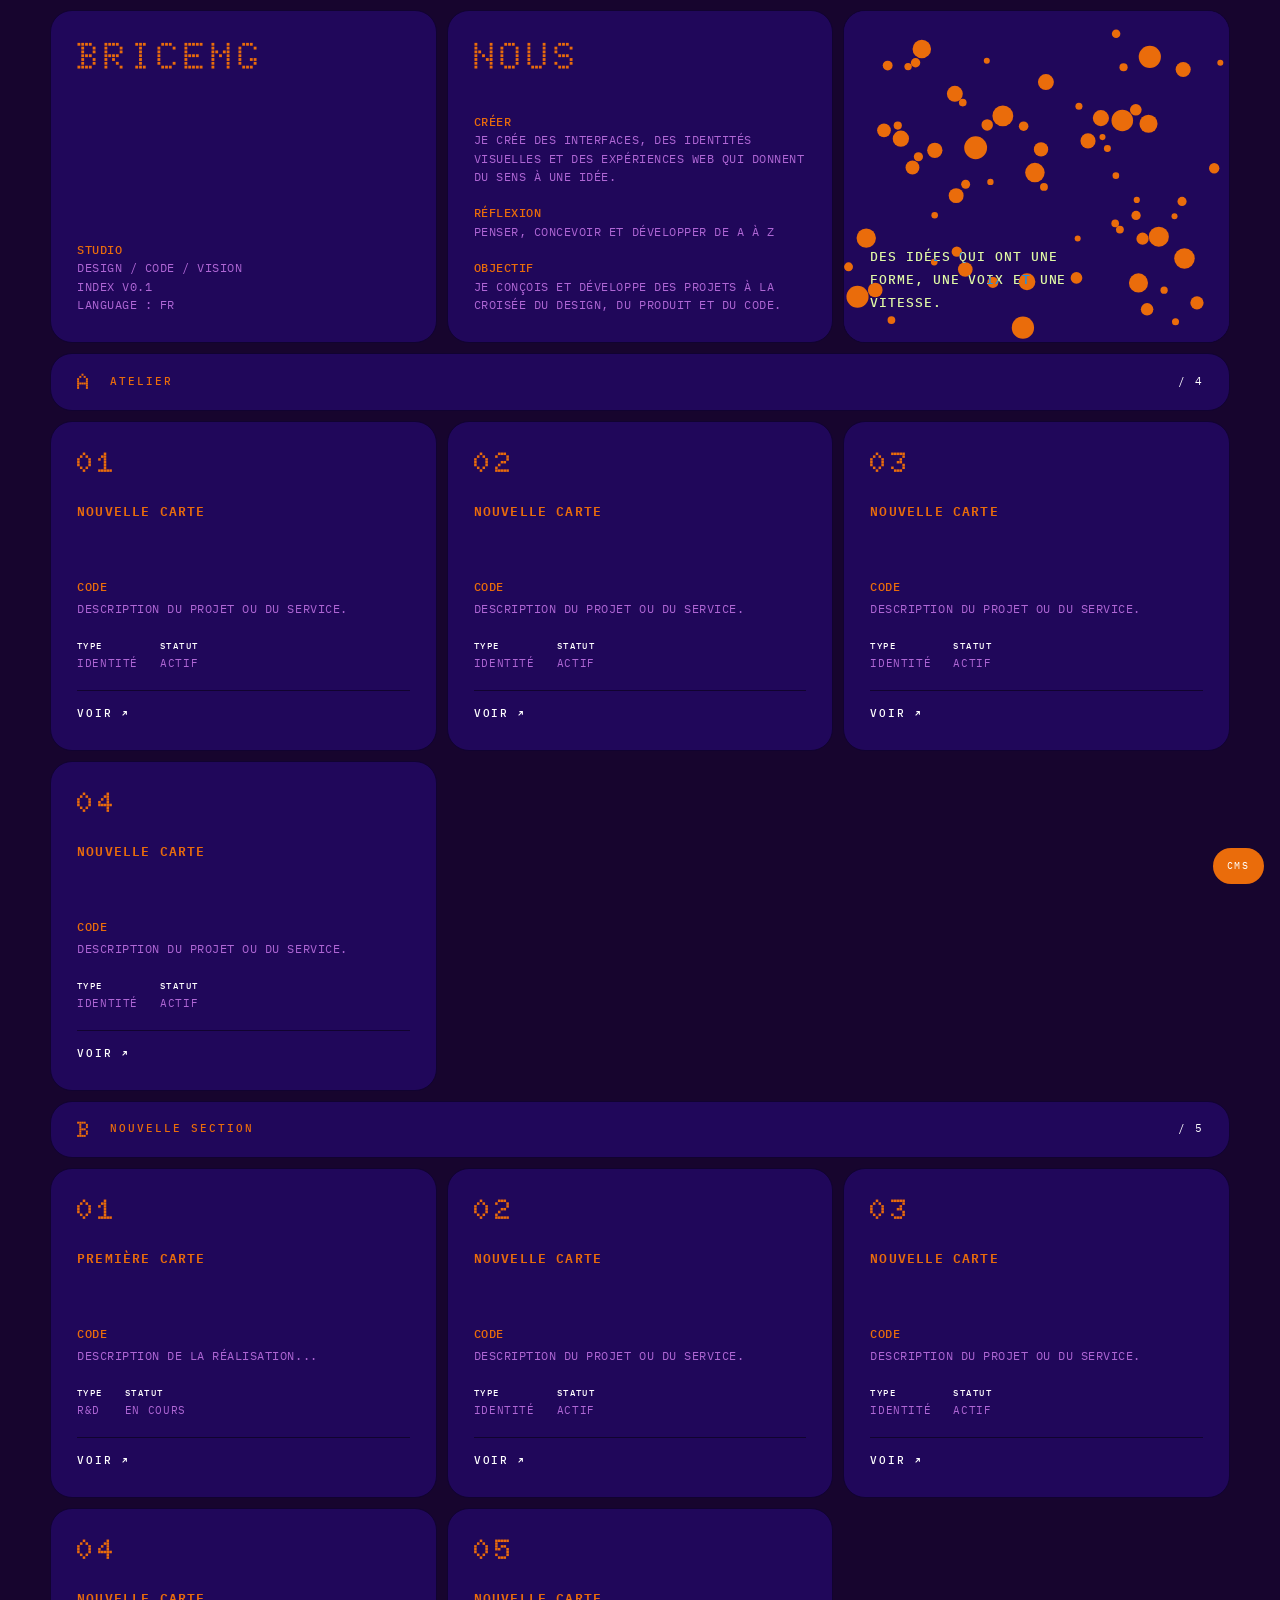
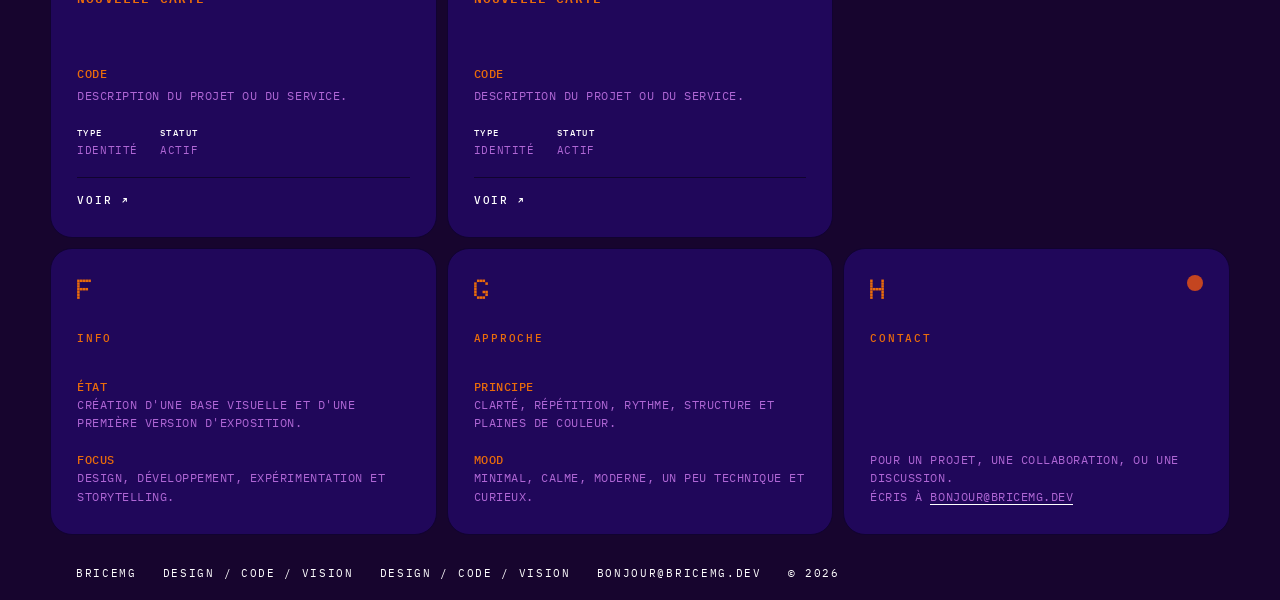
==== index.html @ 71ad0d9b "26_10_20__2016" ====
<!doctype html>
<html lang="fr">

<head>
  <meta charset="UTF-8" />
  <meta name="viewport" content="width=device-width, initial-scale=1.0" />
  <title>BRICEMG / STUDIO</title>
  <meta name="description" content="Portfolio personnel, expériences créatives et projets web." />
  <meta name="theme-color" content="#e4e4e4" />
  <link rel="preconnect" href="https://fonts.googleapis.com" />
  <link rel="preconnect" href="https://fonts.gstatic.com" crossorigin />
  <link
    href="https://fonts.googleapis.com/css2?family=Doto:wght@300;500;700;900&family=IBM+Plex+Mono:wght@400;500;600&display=swap"
    rel="stylesheet" />
  <link rel="stylesheet" href="styles.css" />
</head>

<body>
  <div id="app"></div>
  <script src="js/utils/storage.js"></script>
  <script src="js/templates/page.js"></script>
  <script src="js/animation/canvas.js"></script>
  <script src="js/index/main.js"></script>
</body>

</html>
---- styles.css ----
* {
  box-sizing: border-box;
  margin: 0;
  padding: 0;
}

:root {
  color-scheme: light;
  --bg: #e3e3e3;
  --cell: #f0f0f0;
  --ink: #2e2e2e;
  --ink-soft: #585858;
  --ink-faint: #9b9b9b;
  --ink-deep: #0a0a0a;
  --on-ink: #ffffff;
  --on-ink-soft: #b8b8b8;
  --on-ink-hair: #3d3d3d;
  --hair: #d8d8d8;
  --red: #d71921;
  --dot: 'Doto', ui-monospace, monospace;
  --mono: 'IBM Plex Mono', ui-monospace, SFMono-Regular, Menlo, monospace;
  --r: 22px;
  --gap: 10px;
}

html {
  -webkit-text-size-adjust: 100%;
}

body {
  background: var(--bg);
  color: var(--ink);
  font-family: var(--mono);
  font-size: 12px;
  line-height: 1.6;
  letter-spacing: 0.02em;
  text-transform: uppercase;
  -webkit-font-smoothing: antialiased;
  padding: var(--gap);
}

::selection {
  background: var(--ink);
  color: var(--cell);
}

a {
  color: inherit;
  text-decoration: none;
}

img {
  display: block;
  max-width: 100%;
}

.sheet {
  max-width: 1180px;
  margin: 0 auto;
}

.row {
  display: grid;
  grid-template-columns: repeat(auto-fit, minmax(288px, 1fr));
  gap: var(--gap);
  margin-bottom: var(--gap);
}

.row--three {
  grid-template-columns: repeat(3, 1fr);
}

.cell {
  position: relative;
  display: flex;
  flex-direction: column;
  background: var(--cell);
  border: 1px solid var(--hair);
  border-radius: var(--r);
  padding: 26px 26px 28px;
  min-height: 330px;
}

.cell-top {
  display: flex;
  align-items: flex-start;
  justify-content: space-between;
  gap: 16px;
}

.cell-body {
  margin-top: auto;
  padding-top: 36px;
}

.dot {
  font-family: var(--dot);
  font-weight: 700;
  letter-spacing: 0.1em;
  line-height: 1.05;
  color: var(--ink);
}

.title {
  font-size: clamp(26px, 3.6vw, 38px);
}

.idx {
  font-size: 28px;
  font-weight: 900;
  letter-spacing: 0.14em;
}

.label {
  font-size: 11px;
  font-weight: 500;
  letter-spacing: 0.16em;
  color: var(--ink);
  margin-top: 26px;
}

.meta {
  font-size: 11.5px;
  color: var(--ink-soft);
  letter-spacing: 0.045em;
}

.meta + .meta {
  margin-top: 18px;
}

.meta b {
  font-weight: 500;
  color: var(--ink);
  display: block;
}

.faint {
  color: var(--ink-faint);
}

.claim {
  font-size: 13px;
  font-weight: 500;
  line-height: 1.75;
  letter-spacing: 0.07em;
  color: var(--ink);
  max-width: 29ch;
}

.cell--play {
  cursor: crosshair;
  overflow: hidden;
  isolation: isolate;
}

.play {
  position: absolute;
  inset: 0;
  z-index: -1;
}

.play canvas {
  position: absolute;
  inset: 0;
  width: 100%;
  height: 100%;
  pointer-events: none;
}

@supports (mix-blend-mode: difference) {
  .cell--play .claim {
    color: #ffffff;
    mix-blend-mode: difference;
  }
}

.rdot {
  width: 16px;
  height: 16px;
  border-radius: 50%;
  background: var(--red);
  flex-shrink: 0;
}

.bar {
  display: flex;
  align-items: center;
  gap: 18px;
  background: var(--cell);
  border: 1px solid var(--hair);
  border-radius: var(--r);
  padding: 16px 26px;
  margin-bottom: var(--gap);
}

.bar .dot {
  font-size: 22px;
  font-weight: 900;
}

.bar h2 {
  font-size: 11px;
  font-weight: 500;
  letter-spacing: 0.18em;
  color: var(--ink);
}

.bar .count {
  margin-left: auto;
  font-size: 11px;
  color: var(--ink-faint);
  letter-spacing: 0.12em;
}

.tool {
  transition: background-color 0.55s ease, transform 0.25s ease;
}

.tool * {
  transition: color 0.55s ease, border-color 0.55s ease;
}

.tool:hover,
.tool:focus-visible {
  background: var(--ink);
  transform: translateY(-2px);
  outline: none;
}

.tool:focus-visible {
  box-shadow: 0 0 0 2px var(--cell);
}

.tool:hover .dot,
.tool:focus-visible .dot,
.tool:hover .name,
.tool:focus-visible .name,
.tool:hover .code,
.tool:focus-visible .code,
.tool:hover .go,
.tool:focus-visible .go {
  color: var(--cell);
}

.tool:hover .meta,
.tool:focus-visible .meta,
.tool:hover .desc,
.tool:focus-visible .desc {
  color: var(--cell);
  opacity: 0.85;
}

.tool:hover .go,
.tool:focus-visible .go {
  border-top-color: var(--cell);
}

.tool .cue {
  width: 16px;
  height: 16px;
  border-radius: 50%;
  background: var(--red);
  opacity: 0;
  transition: opacity 0.35s ease;
  flex-shrink: 0;
}

.tool:hover .cue,
.tool:focus-visible .cue {
  opacity: 1;
}

.tool .name {
  font-size: 13px;
  font-weight: 600;
  letter-spacing: 0.09em;
  line-height: 1.35;
  margin-top: 26px;
}

.tool .code {
  font-weight: 500;
  color: var(--ink);
  display: block;
  margin-bottom: 4px;
}

.tool .desc {
  font-size: 11.5px;
  color: var(--ink-soft);
  letter-spacing: 0.045em;
}

.go {
  display: flex;
  align-items: center;
  gap: 7px;
  margin-top: 22px;
  padding-top: 14px;
  border-top: 1px solid var(--hair);
  font-size: 10.5px;
  font-weight: 500;
  letter-spacing: 0.18em;
  color: var(--ink-faint);
  transition: color 0.18s ease;
}

.go svg {
  width: 9px;
  height: 9px;
  flex-shrink: 0;
}

.dates {
  display: flex;
  gap: 22px;
  margin-top: 20px;
  margin-bottom: -4px;
}

.dates div {
  min-width: 0;
}

.dates dt {
  font-size: 9px;
  font-weight: 500;
  letter-spacing: 0.16em;
  color: var(--ink-faint);
  margin-bottom: 2px;
}

.dates dd {
  font-size: 10.5px;
  letter-spacing: 0.06em;
  color: var(--ink-soft);
  font-variant-numeric: tabular-nums;
}

.tool:hover .dates dt,
.tool:focus-visible .dates dt {
  color: var(--cell);
  opacity: 0.65;
}

.tool:hover .dates dd,
.tool:focus-visible .dates dd {
  color: var(--cell);
  opacity: 0.9;
}

.plate {
  min-height: auto;
}

.plate .cell-body {
  padding-top: 30px;
}

.mailto {
  border-bottom: 1px solid var(--ink-faint);
  transition: border-color 0.18s ease, color 0.18s ease;
}

.mailto:hover,
.mailto:focus-visible {
  color: var(--red);
  border-color: var(--red);
  outline: none;
}

.foot {
  display: flex;
  flex-wrap: wrap;
  gap: 8px 26px;
  padding: 20px 26px 8px;
  font-size: 10.5px;
  letter-spacing: 0.16em;
  color: var(--ink-faint);
}

.cms-link {
  position: fixed;
  right: 16px;
  bottom: 16px;
  z-index: 50;
  background: var(--ink-deep);
  color: var(--on-ink);
  padding: 10px 14px;
  border-radius: 999px;
  font-size: 10px;
  letter-spacing: 0.18em;
  text-transform: uppercase;
  text-decoration: none;
  display: inline-block;
}

.cms-link:hover {
  opacity: 0.8;
}

.admin-layout {
  display: flex;
  align-items: flex-start;
  justify-content: center;
  gap: 20px;
  max-width: 1220px;
  margin: 36px auto;
  position: relative;
}

.admin-sticky-sidebar {
  position: -webkit-sticky;
  position: sticky;
  top: 24px;
  width: 200px;
  flex-shrink: 0;
  background: var(--cell);
  border: 1px solid var(--hair);
  border-radius: var(--r);
  padding: 20px 16px;
  display: flex;
  flex-direction: column;
  gap: 14px;
  box-shadow: 0 4px 20px rgba(0, 0, 0, 0.04);
  z-index: 40;
}

.admin-sticky-header {
  display: flex;
  align-items: center;
  justify-content: space-between;
  padding-bottom: 12px;
  border-bottom: 1px solid var(--hair);
}

.admin-sticky-header .dot {
  font-size: 16px;
  font-weight: 900;
  letter-spacing: 0.1em;
}

.admin-sticky-tag {
  font-size: 9px;
  font-weight: 600;
  letter-spacing: 0.18em;
  color: var(--ink-faint);
}

.admin-sticky-actions {
  display: flex;
  flex-direction: column;
  gap: 10px;
  margin-top: 0;
}

.admin-sticky-actions button {
  width: 100%;
  padding: 12px 14px;
  font-size: 11px;
  letter-spacing: 0.12em;
  text-align: center;
  display: flex;
  align-items: center;
  justify-content: center;
}

.admin-sticky-actions .link-site {
  display: flex;
  align-items: center;
  justify-content: center;
  gap: 8px;
  width: 100%;
  padding: 11px 14px;
  border-radius: 999px;
  font-size: 10px;
  font-weight: 600;
  letter-spacing: 0.14em;
  text-transform: uppercase;
  color: var(--ink);
  border: 1px solid var(--hair);
  background: #ffffff;
  transition: all 0.2s ease;
  text-align: center;
  text-decoration: none;
}

.admin-sticky-actions .link-site:hover {
  background: var(--ink-deep);
  color: var(--on-ink);
  border-color: var(--ink-deep);
}

.admin-sticky-actions .link-site svg {
  width: 10px;
  height: 10px;
  flex-shrink: 0;
}

.admin-shell {
  flex: 1;
  max-width: 980px;
  margin: 0;
  padding: 24px;
  background: var(--cell);
  border: 1px solid var(--hair);
  border-radius: var(--r);
}

.admin-shell h1 {
  font-size: 26px;
  margin-bottom: 24px;
  font-family: var(--dot);
}

.admin-shell h3 {
  font-family: var(--mono);
  font-weight: 700;
}

.admin-grid {
  display: grid;
  grid-template-columns: 1fr 1fr;
  gap: 20px;
  margin-bottom: 20px;
}

.field {
  display: flex;
  flex-direction: column;
  gap: 8px;
  margin-bottom: 16px;
}

.field label {
  font-size: 10px;
  letter-spacing: 0.18em;
  text-transform: uppercase;
  color: var(--ink-soft);
}

.field input,
.field textarea {
  width: 100%;
  border: 1px solid var(--hair);
  background: #fff;
  border-radius: 12px;
  padding: 12px 14px;
  font: inherit;
  color: var(--ink);
}

.field textarea {
  min-height: 80px;
  resize: vertical;
}

.color-picker-row {
  display: flex;
  align-items: center;
  gap: 10px;
}

.color-picker-row .color-swatch,
.color-picker-row input[type="text"] {
  flex: 1 1 0;
  width: 50%;
  min-width: 0;
  height: 44px;
}

.color-swatch {
  height: 44px;
  padding: 4px;
  border: 1px solid var(--hair);
  border-radius: 12px;
  cursor: pointer;
  background: #ffffff;
  -webkit-appearance: none;
  -moz-appearance: none;
  appearance: none;
}

.color-swatch::-webkit-color-swatch-wrapper {
  padding: 0;
}

.color-swatch::-webkit-color-swatch {
  border: 1px solid rgba(0, 0, 0, 0.08);
  border-radius: 8px;
}

.color-swatch::-moz-color-swatch {
  border: 1px solid rgba(0, 0, 0, 0.08);
  border-radius: 8px;
}

.preset-buttons {
  display: flex;
  flex-wrap: wrap;
  gap: 8px;
  margin-top: 10px;
  margin-bottom: 24px;
}

.preset-btn {
  padding: 8px 14px;
  font-size: 10px;
  font-weight: 600;
  letter-spacing: 0.12em;
  border-radius: 999px;
  background: #ffffff;
  color: var(--ink);
  border: 1px solid var(--hair);
  cursor: pointer;
  transition: all 0.2s ease;
}

.preset-btn:hover {
  background: var(--ink-deep);
  color: var(--on-ink);
  border-color: var(--ink-deep);
}

.actions {
  display: flex;
  gap: 12px;
  flex-wrap: wrap;
  margin-top: 20px;
}

button {
  appearance: none;
  border: none;
  border-radius: 999px;
  padding: 12px 18px;
  background: var(--ink-deep);
  color: var(--on-ink);
  font: inherit;
  letter-spacing: 0.14em;
  text-transform: uppercase;
  cursor: pointer;
  font-weight: 600;
}

button:hover {
  opacity: 0.9;
}

button.secondary {
  background: transparent;
  color: var(--ink);
  border: 1px solid var(--hair);
}

.auth-panel {
  max-width: 420px;
  margin: 80px auto;
  padding: 32px;
  background: var(--cell);
  border-radius: var(--r);
}

.auth-panel h2 {
  margin-bottom: 12px;
  font-size: 22px;
  font-family: var(--dot);
}

.hidden {
  display: none !important;
}

.save-message {
  position: fixed;
  top: 20px;
  right: 20px;
  background: var(--ink-deep);
  color: var(--on-ink);
  padding: 14px 20px;
  border-radius: 999px;
  font-size: 12px;
  letter-spacing: 0.14em;
  z-index: 100;
}

@media (max-width: 880px) {
  .row--three,
  .admin-grid {
    grid-template-columns: 1fr;
  }

  .admin-layout {
    flex-direction: column;
    margin: 16px auto;
    gap: 14px;
  }

  .admin-sticky-sidebar {
    position: -webkit-sticky;
    position: sticky;
    top: 10px;
    width: 100%;
    z-index: 90;
    padding: 12px 16px;
    border-radius: 16px;
    flex-direction: row;
    align-items: center;
    justify-content: space-between;
    box-shadow: 0 4px 16px rgba(0, 0, 0, 0.08);
  }

  .admin-sticky-header {
    padding-bottom: 0;
    border-bottom: none;
    border-right: 1px solid var(--hair);
    padding-right: 14px;
  }

  .admin-sticky-actions {
    flex-direction: row;
    flex: 1;
    justify-content: flex-end;
    gap: 8px;
  }

  .admin-sticky-actions button,
  .admin-sticky-actions .link-site {
    width: auto;
    padding: 9px 14px;
    font-size: 10px;
  }

  .cell {
    min-height: 280px;
    padding: 22px 22px 24px;
  }

  .bar {
    padding: 14px 22px;
  }

  .foot {
    padding: 18px 22px 8px;
  }

  .admin-shell {
    margin: 0 auto;
    padding: 16px;
  }
}

@media (prefers-reduced-motion: reduce) {
  * {
    transition: none !important;
    animation: none !important;
  }

  .tool:hover,
  .tool:focus-visible {
    transform: none;
  }
}
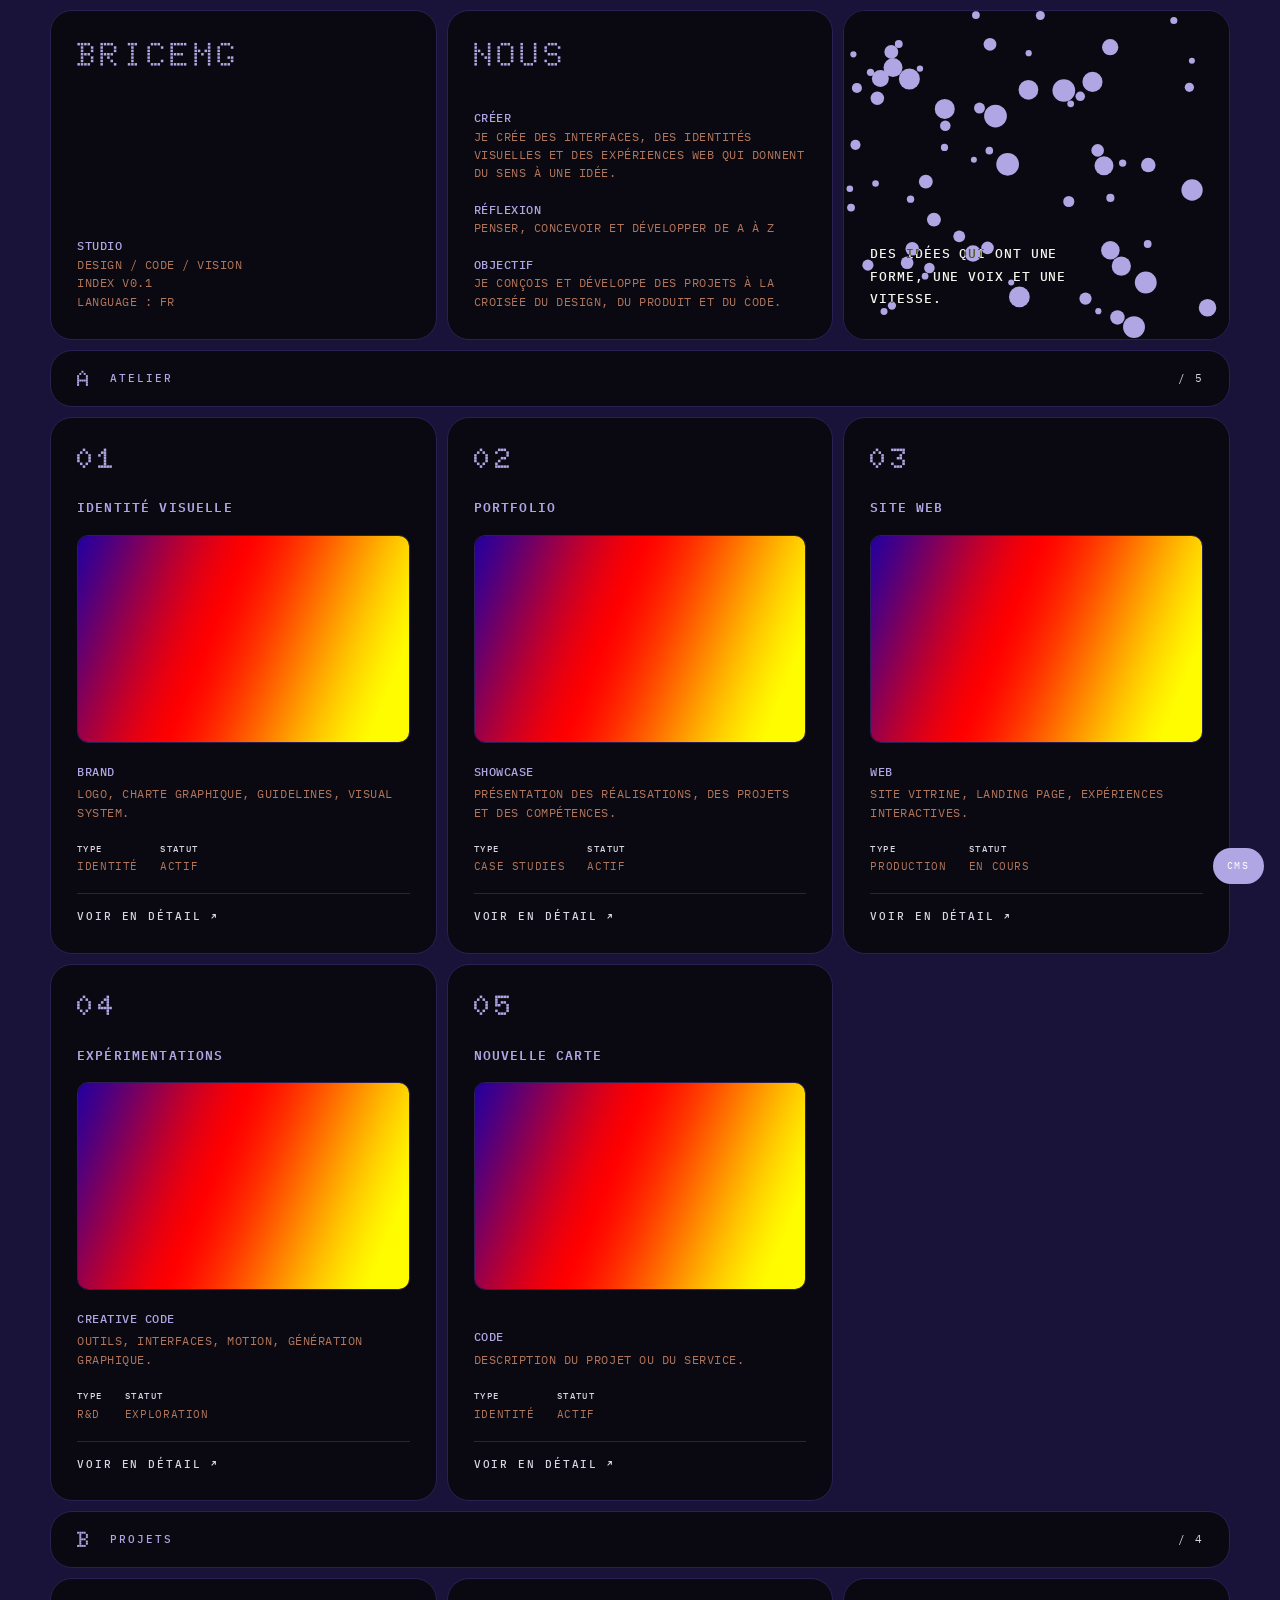
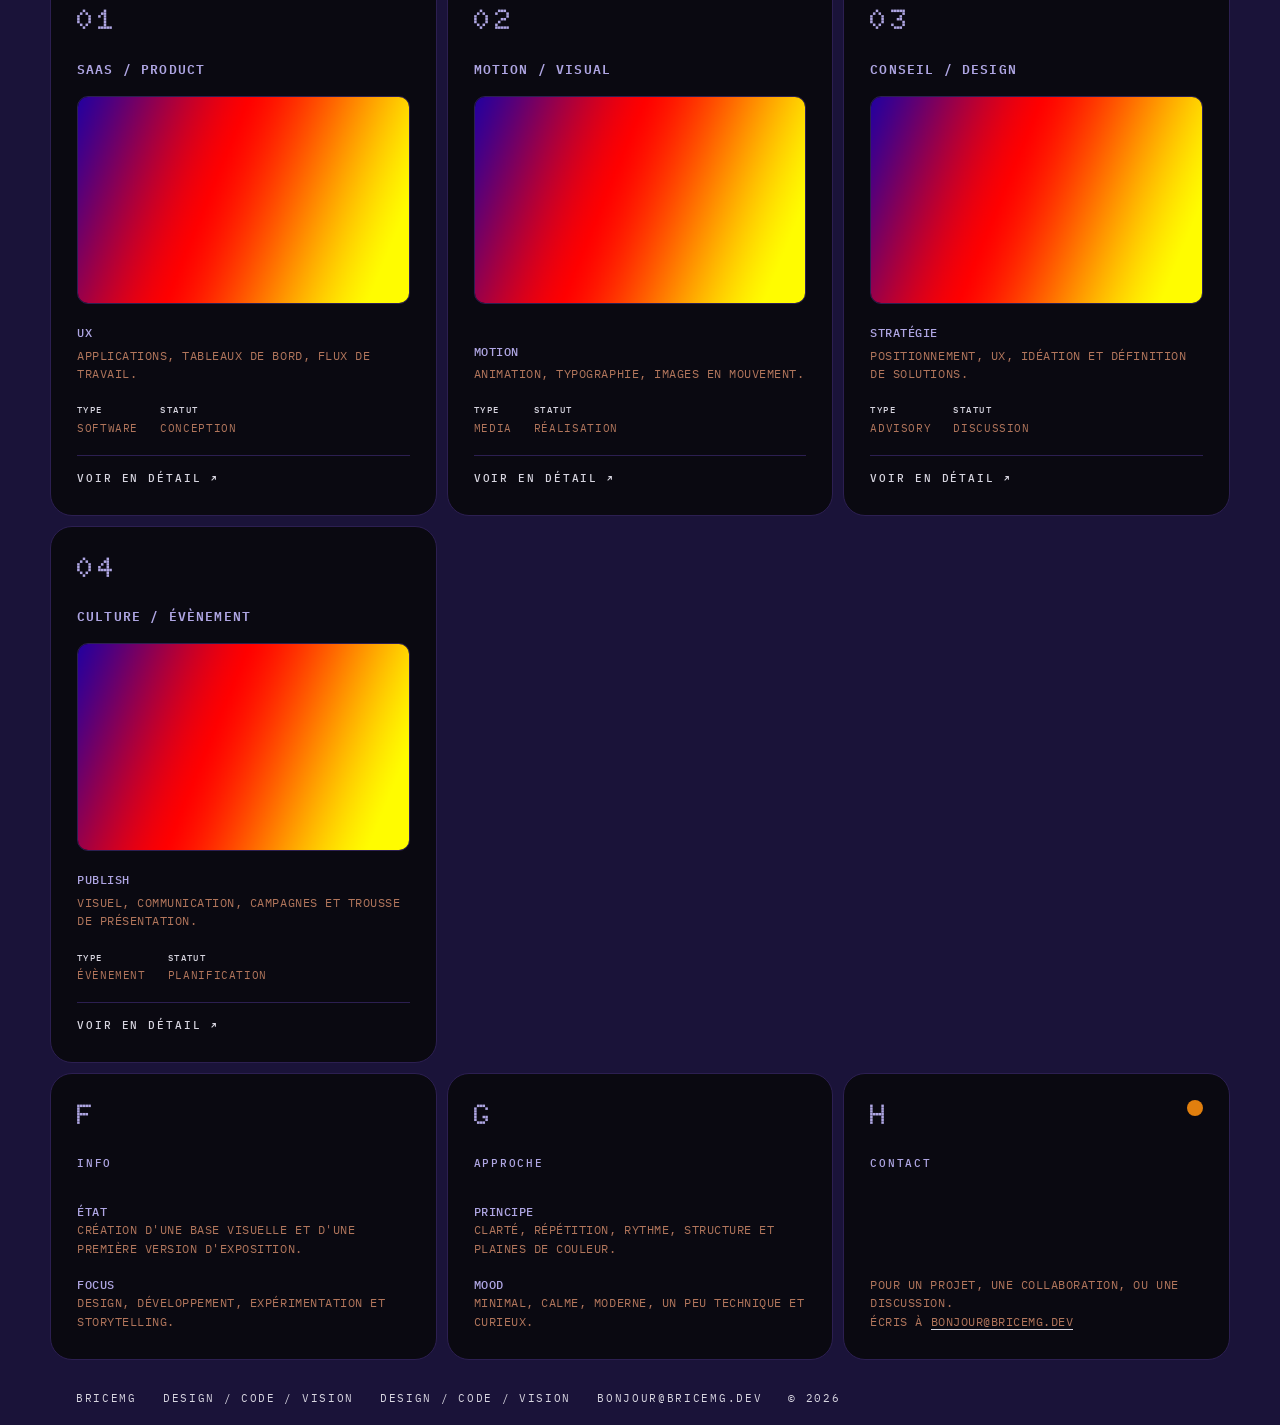
==== commit 1fd29e00: "v017" ====
--- a/index.html
+++ b/index.html
@@ -10,7 +10,7 @@
   <link rel="preconnect" href="https://fonts.googleapis.com" />
   <link rel="preconnect" href="https://fonts.gstatic.com" crossorigin />
   <link
-    href="https://fonts.googleapis.com/css2?family=Doto:wght@300;500;700;900&family=IBM+Plex+Mono:wght@400;500;600&display=swap"
+    href="https://fonts.googleapis.com/css2?family=Doto:wght@300;500;700;900&family=IBM+Plex+Mono:wght@400;500;600&family=Inter:wght@400;500;600;700&family=JetBrains+Mono:wght@400;500;700&family=Space+Mono:wght@400;700&family=Syne:wght@500;700;800&display=swap"
     rel="stylesheet" />
   <link rel="stylesheet" href="styles.css" />
 </head>
--- a/styles.css
+++ b/styles.css
@@ -19,6 +19,9 @@
   --red: #d71921;
   --dot: 'Doto', ui-monospace, monospace;
   --mono: 'IBM Plex Mono', ui-monospace, SFMono-Regular, Menlo, monospace;
+  --base-font-size: 12px;
+  --text-transform: uppercase;
+  --letter-spacing: 0.02em;
   --r: 22px;
   --gap: 10px;
 }
@@ -31,10 +34,10 @@
   background: var(--bg);
   color: var(--ink);
   font-family: var(--mono);
-  font-size: 12px;
+  font-size: var(--base-font-size, 12px);
   line-height: 1.6;
-  letter-spacing: 0.02em;
-  text-transform: uppercase;
+  letter-spacing: var(--letter-spacing, 0.02em);
+  text-transform: var(--text-transform, uppercase);
   -webkit-font-smoothing: antialiased;
   padding: var(--gap);
 }
@@ -96,33 +99,33 @@
 .dot {
   font-family: var(--dot);
   font-weight: 700;
-  letter-spacing: 0.1em;
+  letter-spacing: calc(var(--letter-spacing, 0.02em) * 5);
   line-height: 1.05;
   color: var(--ink);
 }
 
 .title {
-  font-size: clamp(26px, 3.6vw, 38px);
+  font-size: clamp(26px, calc(var(--base-font-size, 12px) * 2.8), 42px);
 }
 
 .idx {
-  font-size: 28px;
+  font-size: calc(var(--base-font-size, 12px) * 2.33);
   font-weight: 900;
-  letter-spacing: 0.14em;
+  letter-spacing: calc(var(--letter-spacing, 0.02em) * 7);
 }
 
 .label {
-  font-size: 11px;
+  font-size: calc(var(--base-font-size, 12px) * 0.92);
   font-weight: 500;
-  letter-spacing: 0.16em;
+  letter-spacing: calc(var(--letter-spacing, 0.02em) * 8);
   color: var(--ink);
   margin-top: 26px;
 }
 
 .meta {
-  font-size: 11.5px;
+  font-size: calc(var(--base-font-size, 12px) * 0.96);
   color: var(--ink-soft);
-  letter-spacing: 0.045em;
+  letter-spacing: calc(var(--letter-spacing, 0.02em) * 2.25);
 }
 
 .meta + .meta {
@@ -140,10 +143,10 @@
 }
 
 .claim {
-  font-size: 13px;
+  font-size: calc(var(--base-font-size, 12px) * 1.08);
   font-weight: 500;
   line-height: 1.75;
-  letter-spacing: 0.07em;
+  letter-spacing: calc(var(--letter-spacing, 0.02em) * 3.5);
   color: var(--ink);
   max-width: 29ch;
 }
@@ -195,25 +198,26 @@
 }
 
 .bar .dot {
-  font-size: 22px;
+  font-size: calc(var(--base-font-size, 12px) * 1.83);
   font-weight: 900;
 }
 
 .bar h2 {
-  font-size: 11px;
+  font-size: calc(var(--base-font-size, 12px) * 0.92);
   font-weight: 500;
-  letter-spacing: 0.18em;
+  letter-spacing: calc(var(--letter-spacing, 0.02em) * 9);
   color: var(--ink);
 }
 
 .bar .count {
   margin-left: auto;
-  font-size: 11px;
+  font-size: calc(var(--base-font-size, 12px) * 0.92);
   color: var(--ink-faint);
-  letter-spacing: 0.12em;
+  letter-spacing: calc(var(--letter-spacing, 0.02em) * 6);
 }
 
 .tool {
+  cursor: pointer;
   transition: background-color 0.55s ease, transform 0.25s ease;
 }
 
@@ -272,13 +276,49 @@
 }
 
 .tool .name {
-  font-size: 13px;
+  font-size: calc(var(--base-font-size, 12px) * 1.08);
   font-weight: 600;
-  letter-spacing: 0.09em;
+  letter-spacing: calc(var(--letter-spacing, 0.02em) * 4.5);
   line-height: 1.35;
   margin-top: 26px;
 }
 
+.card-media {
+  width: 100%;
+  margin-top: 18px;
+  border-radius: calc(var(--r) * 0.5);
+  overflow: hidden;
+  border: 1px solid var(--hair);
+  background: var(--bg);
+  aspect-ratio: 16 / 10;
+  display: flex;
+  align-items: center;
+  justify-content: center;
+  position: relative;
+}
+
+.card-media img {
+  width: 100%;
+  height: 100%;
+  object-fit: cover;
+  display: block;
+  transition: transform 0.4s ease;
+}
+
+.tool:hover .card-media img,
+.tool:focus-visible .card-media img {
+  transform: scale(1.05);
+}
+
+.tool:hover .card-media,
+.tool:focus-visible .card-media {
+  border-color: rgba(255, 255, 255, 0.2);
+}
+
+.tool .card-media + .cell-body {
+  padding-top: 20px;
+}
+
 .tool .code {
   font-weight: 500;
   color: var(--ink);
@@ -287,9 +327,9 @@
 }
 
 .tool .desc {
-  font-size: 11.5px;
+  font-size: calc(var(--base-font-size, 12px) * 0.96);
   color: var(--ink-soft);
-  letter-spacing: 0.045em;
+  letter-spacing: calc(var(--letter-spacing, 0.02em) * 2.25);
 }
 
 .go {
@@ -299,9 +339,9 @@
   margin-top: 22px;
   padding-top: 14px;
   border-top: 1px solid var(--hair);
-  font-size: 10.5px;
+  font-size: calc(var(--base-font-size, 12px) * 0.88);
   font-weight: 500;
-  letter-spacing: 0.18em;
+  letter-spacing: calc(var(--letter-spacing, 0.02em) * 9);
   color: var(--ink-faint);
   transition: color 0.18s ease;
 }
@@ -324,16 +364,16 @@
 }
 
 .dates dt {
-  font-size: 9px;
+  font-size: calc(var(--base-font-size, 12px) * 0.75);
   font-weight: 500;
-  letter-spacing: 0.16em;
+  letter-spacing: calc(var(--letter-spacing, 0.02em) * 8);
   color: var(--ink-faint);
   margin-bottom: 2px;
 }
 
 .dates dd {
-  font-size: 10.5px;
-  letter-spacing: 0.06em;
+  font-size: calc(var(--base-font-size, 12px) * 0.88);
+  letter-spacing: calc(var(--letter-spacing, 0.02em) * 3);
   color: var(--ink-soft);
   font-variant-numeric: tabular-nums;
 }
@@ -375,8 +415,8 @@
   flex-wrap: wrap;
   gap: 8px 26px;
   padding: 20px 26px 8px;
-  font-size: 10.5px;
-  letter-spacing: 0.16em;
+  font-size: calc(var(--base-font-size, 12px) * 0.88);
+  letter-spacing: calc(var(--letter-spacing, 0.02em) * 8);
   color: var(--ink-faint);
 }
 
@@ -541,7 +581,8 @@
 }
 
 .field input,
-.field textarea {
+.field textarea,
+.field select {
   width: 100%;
   border: 1px solid var(--hair);
   background: #fff;
@@ -549,6 +590,16 @@
   padding: 12px 14px;
   font: inherit;
   color: var(--ink);
+}
+
+.field select {
+  cursor: pointer;
+  appearance: none;
+  background-image: url("data:image/svg+xml;charset=UTF-8,%3csvg xmlns='http://www.w3.org/2000/svg' viewBox='0 0 24 24' fill='none' stroke='%23585858' stroke-width='2' stroke-linecap='round' stroke-linejoin='round'%3e%3cpolyline points='6 9 12 15 18 9'%3e%3c/polyline%3e%3c/svg%3e");
+  background-repeat: no-repeat;
+  background-position: right 14px center;
+  background-size: 14px;
+  padding-right: 36px;
 }
 
 .field textarea {
@@ -762,3 +813,259 @@
     transform: none;
   }
 }
+
+/* ============================================================
+   CARD DETAIL MODAL (Card Focus View)
+   ============================================================ */
+
+.card-detail-backdrop {
+  position: fixed;
+  inset: 0;
+  z-index: 2500;
+  background: rgba(0, 0, 0, 0.78);
+  backdrop-filter: blur(8px);
+  -webkit-backdrop-filter: blur(8px);
+  display: flex;
+  align-items: center;
+  justify-content: center;
+  padding: 30px 20px;
+  opacity: 0;
+  pointer-events: none;
+  transition: opacity 0.32s cubic-bezier(0.16, 1, 0.3, 1);
+  overflow-y: auto;
+}
+
+.card-detail-backdrop.is-open {
+  opacity: 1;
+  pointer-events: auto;
+}
+
+.card-detail-dialog {
+  width: 100%;
+  max-width: 860px;
+  margin: auto;
+  transform: translateY(60px) scale(0.96);
+  transition: transform 0.38s cubic-bezier(0.16, 1, 0.3, 1);
+}
+
+.card-detail-backdrop.is-open .card-detail-dialog {
+  transform: translateY(0) scale(1);
+}
+
+.card-detail-card {
+  position: relative;
+  background: var(--cell);
+  border: 1px solid var(--hair);
+  border-radius: var(--r);
+  padding: 36px 36px 40px;
+  box-shadow: 0 24px 64px rgba(0, 0, 0, 0.45);
+  min-height: auto;
+  color: var(--ink);
+}
+
+.card-detail-close-btn {
+  position: absolute;
+  top: 22px;
+  right: 24px;
+  width: 38px;
+  height: 38px;
+  border-radius: 50%;
+  border: 1px solid var(--hair);
+  background: var(--bg);
+  color: var(--ink);
+  display: flex;
+  align-items: center;
+  justify-content: center;
+  cursor: pointer;
+  z-index: 10;
+  transition: all 0.22s ease;
+}
+
+.card-detail-close-btn:hover {
+  background: var(--red);
+  color: #ffffff;
+  border-color: var(--red);
+  transform: scale(1.08) rotate(90deg);
+}
+
+.card-detail-index-wrap {
+  display: flex;
+  align-items: center;
+  gap: 12px;
+}
+
+.card-detail-cue {
+  width: 14px;
+  height: 14px;
+  border-radius: 50%;
+  background: var(--red);
+  display: inline-block;
+}
+
+.card-detail-tags {
+  display: flex;
+  gap: 8px;
+  align-items: center;
+  margin-right: 48px;
+}
+
+.card-detail-tag {
+  font-family: var(--mono);
+  font-size: 10px;
+  font-weight: 600;
+  letter-spacing: 0.12em;
+  padding: 4px 10px;
+  border-radius: 999px;
+  background: var(--bg);
+  color: var(--ink);
+  border: 1px solid var(--hair);
+}
+
+.card-detail-tag.highlight {
+  border-color: var(--red);
+  color: var(--red);
+}
+
+.card-detail-title {
+  font-family: var(--dot);
+  font-size: clamp(24px, 4vw, 36px);
+  font-weight: 700;
+  line-height: 1.15;
+  letter-spacing: calc(var(--letter-spacing, 0.02em) * 4);
+  color: var(--ink);
+  margin-top: 18px;
+  margin-bottom: 0;
+}
+
+.card-detail-media {
+  width: 100%;
+  aspect-ratio: 16 / 9;
+  max-height: 420px;
+  border-radius: calc(var(--r) * 0.5);
+  overflow: hidden;
+  border: 1px solid var(--hair);
+  background: #000000;
+  margin: 22px 0 24px;
+}
+
+.card-detail-media img {
+  width: 100%;
+  height: 100%;
+  object-fit: cover;
+  display: block;
+}
+
+.card-detail-meta-row {
+  display: grid;
+  grid-template-columns: 140px 1fr;
+  gap: 16px;
+  padding: 16px 20px;
+  background: var(--bg);
+  border: 1px solid var(--hair);
+  border-radius: calc(var(--r) * 0.4);
+  margin-bottom: 22px;
+}
+
+.card-detail-meta-item .meta-label {
+  display: block;
+  font-size: 9px;
+  font-weight: 700;
+  letter-spacing: 0.16em;
+  color: var(--ink-faint);
+  margin-bottom: 4px;
+}
+
+.card-detail-meta-item .meta-val {
+  font-family: var(--mono);
+  font-size: 12px;
+  font-weight: 500;
+  color: var(--ink);
+  line-height: 1.5;
+}
+
+.card-detail-section-title {
+  font-family: var(--dot);
+  font-size: 11px;
+  font-weight: 700;
+  letter-spacing: 0.18em;
+  color: var(--ink-soft);
+  margin-bottom: 10px;
+  display: flex;
+  align-items: center;
+  gap: 8px;
+}
+
+.card-detail-section-title::before {
+  content: '[';
+  color: var(--red);
+  font-weight: 900;
+}
+
+.card-detail-section-title::after {
+  content: ']';
+  color: var(--red);
+  font-weight: 900;
+}
+
+.card-detail-text {
+  font-family: var(--mono);
+  font-size: calc(var(--base-font-size, 12px) * 1.05);
+  line-height: 1.8;
+  color: var(--ink);
+  letter-spacing: var(--letter-spacing, 0.02em);
+  text-transform: none;
+  white-space: pre-wrap;
+  background: var(--bg);
+  padding: 18px 22px;
+  border-radius: calc(var(--r) * 0.4);
+  border: 1px solid var(--hair);
+  min-height: 110px;
+}
+
+@media (max-width: 768px) {
+  .card-detail-backdrop {
+    padding: 10px 8px 0;
+    align-items: flex-end;
+  }
+
+  .card-detail-dialog {
+    max-width: 100%;
+    width: 100%;
+    margin-bottom: 0;
+    transform: translateY(100%);
+  }
+
+  .card-detail-backdrop.is-open .card-detail-dialog {
+    transform: translateY(0);
+  }
+
+  .card-detail-card {
+    padding: 24px 18px 30px;
+    max-height: 94vh;
+    overflow-y: auto;
+    border-bottom-left-radius: 0;
+    border-bottom-right-radius: 0;
+  }
+
+  .card-detail-close-btn {
+    top: 14px;
+    right: 14px;
+    width: 32px;
+    height: 32px;
+  }
+
+  .card-detail-tags {
+    margin-right: 40px;
+  }
+
+  .card-detail-meta-row {
+    grid-template-columns: 1fr;
+    gap: 12px;
+  }
+
+  .card-detail-media {
+    margin: 16px 0 18px;
+    aspect-ratio: 16 / 10;
+    max-height: 240px;
+  }
+}
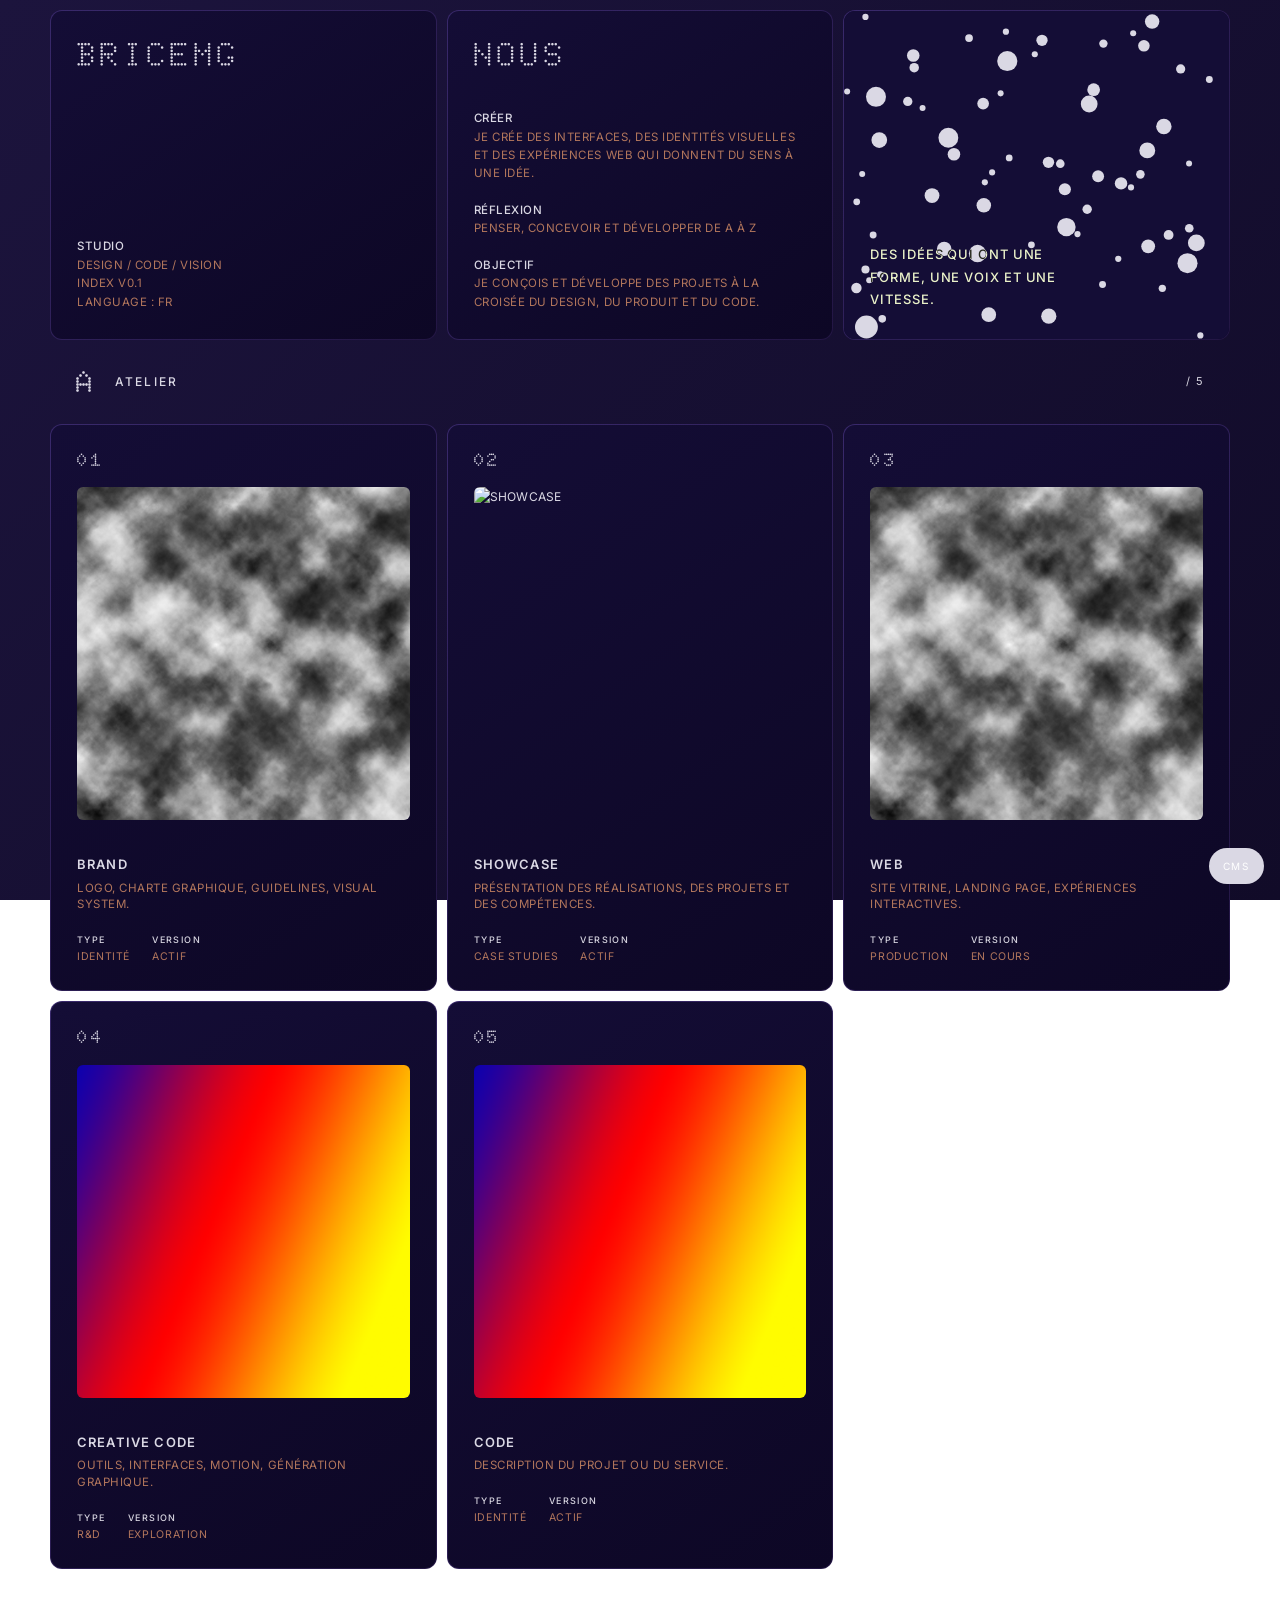
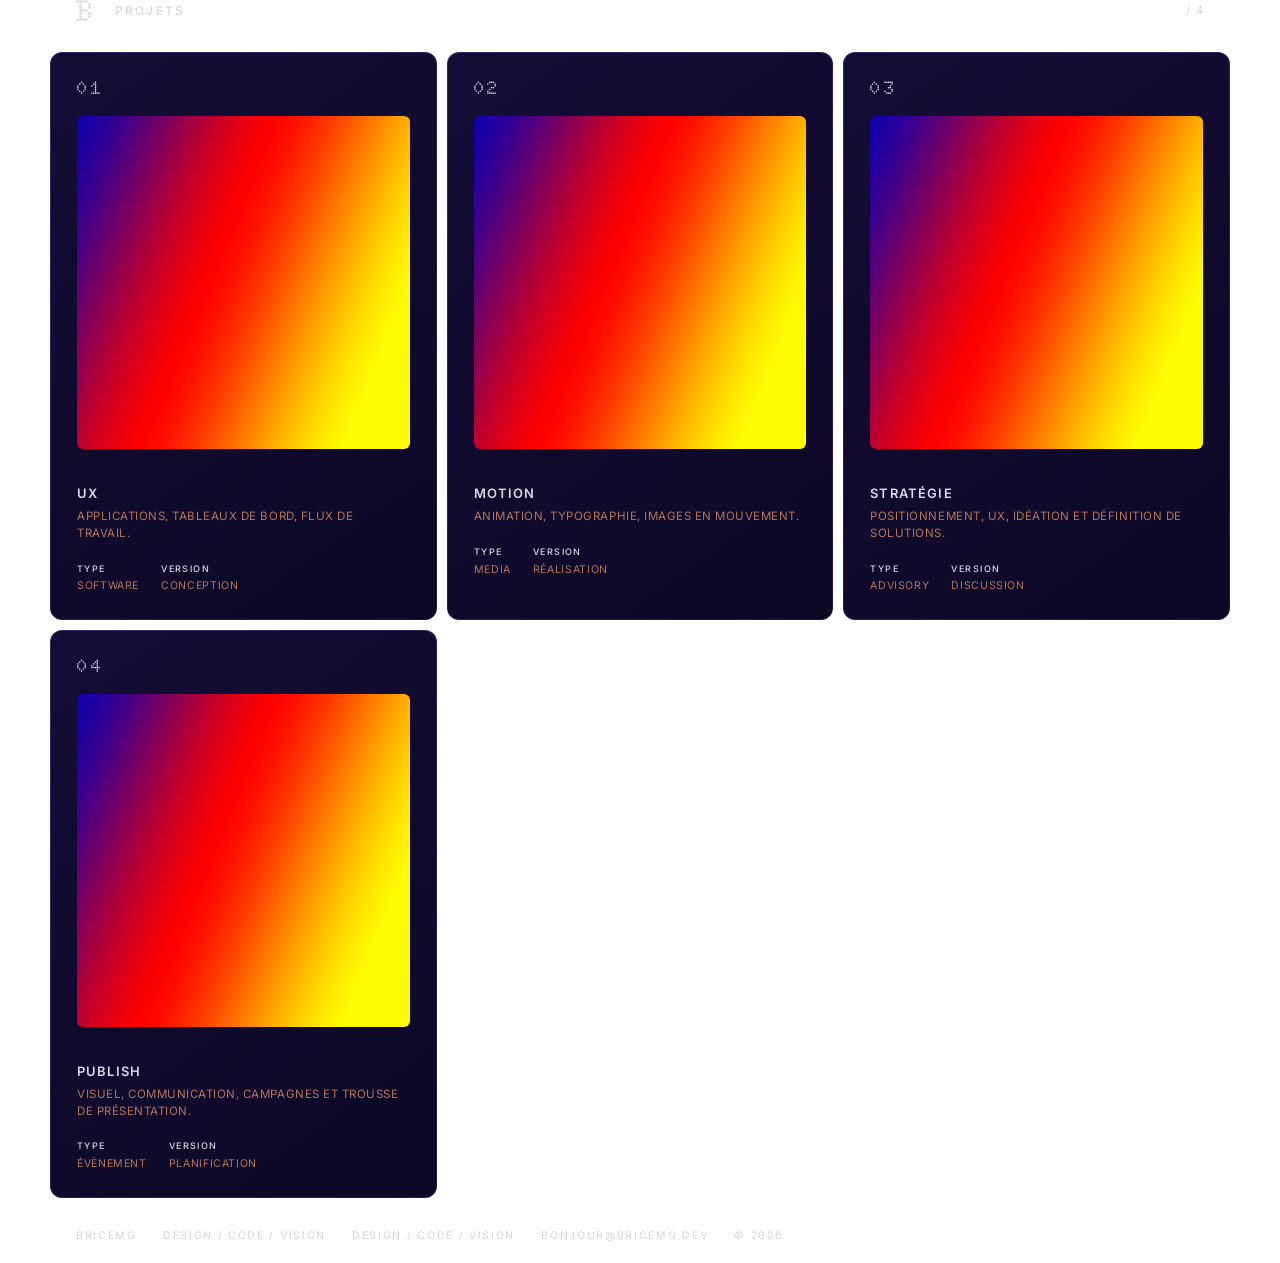
==== commit 0ddcfaec: "new" ====
--- a/index.html
+++ b/index.html
@@ -10,7 +10,7 @@
   <link rel="preconnect" href="https://fonts.googleapis.com" />
   <link rel="preconnect" href="https://fonts.gstatic.com" crossorigin />
   <link
-    href="https://fonts.googleapis.com/css2?family=Doto:wght@300;500;700;900&family=IBM+Plex+Mono:wght@400;500;600&family=Inter:wght@400;500;600;700&family=JetBrains+Mono:wght@400;500;700&family=Space+Mono:wght@400;700&family=Syne:wght@500;700;800&display=swap"
+    href="https://fonts.googleapis.com/css2?family=Doto:ROND,wght@0..100,300..900&family=IBM+Plex+Mono:wght@400;500;600&family=Inter:wght@400;500;600;700&family=JetBrains+Mono:wght@400;500;700&family=Space+Mono:wght@400;700&family=Syne:wght@500;700;800&display=swap"
     rel="stylesheet" />
   <link rel="stylesheet" href="styles.css" />
 </head>
--- a/styles.css
+++ b/styles.css
@@ -6,8 +6,24 @@
 
 :root {
   color-scheme: light;
-  --bg: #e3e3e3;
-  --cell: #f0f0f0;
+  --bg-start: #e3e3e3;
+  --bg-end: #d6d6d6;
+  --bg-angle: 135deg;
+  --bg-gradient: linear-gradient(var(--bg-angle, 135deg), var(--bg-start, #e3e3e3), var(--bg-end, #d6d6d6));
+  --bg: var(--bg-start, #e3e3e3);
+
+  --cell-start: #f0f0f0;
+  --cell-end: #e6e6e6;
+  --cell-angle: 145deg;
+  --cell-gradient: linear-gradient(var(--cell-angle, 145deg), var(--cell-start, #f0f0f0), var(--cell-end, #e6e6e6));
+  --cell: var(--cell-start, #f0f0f0);
+
+  --border-start: #d8d8d8;
+  --border-end: #c4c4c4;
+  --border-angle: 135deg;
+  --border-gradient: linear-gradient(var(--border-angle, 135deg), var(--border-start, #d8d8d8), var(--border-end, #c4c4c4));
+  --hair: var(--border-start, #d8d8d8);
+
   --ink: #2e2e2e;
   --ink-soft: #585858;
   --ink-faint: #9b9b9b;
@@ -15,7 +31,6 @@
   --on-ink: #ffffff;
   --on-ink-soft: #b8b8b8;
   --on-ink-hair: #3d3d3d;
-  --hair: #d8d8d8;
   --red: #d71921;
   --dot: 'Doto', ui-monospace, monospace;
   --mono: 'IBM Plex Mono', ui-monospace, SFMono-Regular, Menlo, monospace;
@@ -31,7 +46,8 @@
 }
 
 body {
-  background: var(--bg);
+  background: var(--bg-gradient);
+  background-attachment: fixed;
   color: var(--ink);
   font-family: var(--mono);
   font-size: var(--base-font-size, 12px);
@@ -77,8 +93,11 @@
   position: relative;
   display: flex;
   flex-direction: column;
-  background: var(--cell);
-  border: 1px solid var(--hair);
+  border: 1px solid transparent;
+  background:
+    var(--cell-gradient) padding-box,
+    var(--border-gradient) border-box;
+  background-clip: padding-box, border-box;
   border-radius: var(--r);
   padding: 26px 26px 28px;
   min-height: 330px;
@@ -99,6 +118,7 @@
 .dot {
   font-family: var(--dot);
   font-weight: 700;
+  font-variation-settings: "ROND" 100;
   letter-spacing: calc(var(--letter-spacing, 0.02em) * 5);
   line-height: 1.05;
   color: var(--ink);
@@ -109,7 +129,7 @@
 }
 
 .idx {
-  font-size: calc(var(--base-font-size, 12px) * 2.33);
+  font-size: calc(var(--base-font-size, 12px) * 1.5);
   font-weight: 900;
   letter-spacing: calc(var(--letter-spacing, 0.02em) * 7);
 }
@@ -128,7 +148,7 @@
   letter-spacing: calc(var(--letter-spacing, 0.02em) * 2.25);
 }
 
-.meta + .meta {
+.meta+.meta {
   margin-top: 18px;
 }
 
@@ -190,20 +210,24 @@
   display: flex;
   align-items: center;
   gap: 18px;
-  background: var(--cell);
-  border: 1px solid var(--hair);
+  border: 0px solid transparent;
+  /*
+  background:
+    var(--cell-gradient) padding-box,
+    var(--border-gradient) border-box;*/
+  background-clip: padding-box, border-box;
   border-radius: var(--r);
   padding: 16px 26px;
   margin-bottom: var(--gap);
 }
 
 .bar .dot {
-  font-size: calc(var(--base-font-size, 12px) * 1.83);
+  font-size: calc(var(--base-font-size, 12px) * 2.5);
   font-weight: 900;
 }
 
 .bar h2 {
-  font-size: calc(var(--base-font-size, 12px) * 0.92);
+  font-size: calc(var(--base-font-size, 12px) * 1.0);
   font-weight: 500;
   letter-spacing: calc(var(--letter-spacing, 0.02em) * 9);
   color: var(--ink);
@@ -217,8 +241,15 @@
 }
 
 .tool {
+  transition: background-color 0.55s ease, transform 0.25s ease;
+}
+
+.tool--has-detail {
   cursor: pointer;
-  transition: background-color 0.55s ease, transform 0.25s ease;
+}
+
+.tool--standard {
+  cursor: default;
 }
 
 .tool * {
@@ -227,13 +258,15 @@
 
 .tool:hover,
 .tool:focus-visible {
-  background: var(--ink);
+  background:
+    linear-gradient(var(--ink), var(--ink)) padding-box,
+    var(--border-gradient) border-box;
   transform: translateY(-2px);
   outline: none;
 }
 
 .tool:focus-visible {
-  box-shadow: 0 0 0 2px var(--cell);
+  box-shadow: 0 0 0 2px var(--cell-start);
 }
 
 .tool:hover .dot,
@@ -288,9 +321,9 @@
   margin-top: 18px;
   border-radius: calc(var(--r) * 0.5);
   overflow: hidden;
-  border: 1px solid var(--hair);
-  background: var(--bg);
-  aspect-ratio: 16 / 10;
+  border: 0px solid var(--hair);
+  background: rgba(128, 128, 128, 0);
+  aspect-ratio: 1 / 1;
   display: flex;
   align-items: center;
   justify-content: center;
@@ -315,21 +348,30 @@
   border-color: rgba(255, 255, 255, 0.2);
 }
 
-.tool .card-media + .cell-body {
-  padding-top: 20px;
-}
-
-.tool .code {
-  font-weight: 500;
-  color: var(--ink);
-  display: block;
-  margin-bottom: 4px;
+.tool .card-media+.cell-body {
+  padding-top: 18px;
+  border-top: 0px solid var(--hair);
+  margin-top: 18px;
+}
+
+.card-content-block {
+  margin-bottom: 14px;
+}
+
+.tool .name {
+  font-size: calc(var(--base-font-size, 12px) * 1.08);
+  font-weight: 600;
+  letter-spacing: calc(var(--letter-spacing, 0.02em) * 4.5);
+  line-height: 1.35;
+  margin-top: 0;
+  margin-bottom: 6px;
 }
 
 .tool .desc {
   font-size: calc(var(--base-font-size, 12px) * 0.96);
   color: var(--ink-soft);
   letter-spacing: calc(var(--letter-spacing, 0.02em) * 2.25);
+  line-height: 1.45;
 }
 
 .go {
@@ -440,132 +482,6 @@
   opacity: 0.8;
 }
 
-.admin-layout {
-  display: flex;
-  align-items: flex-start;
-  justify-content: center;
-  gap: 20px;
-  max-width: 1220px;
-  margin: 36px auto;
-  position: relative;
-}
-
-.admin-sticky-sidebar {
-  position: -webkit-sticky;
-  position: sticky;
-  top: 24px;
-  width: 200px;
-  flex-shrink: 0;
-  background: var(--cell);
-  border: 1px solid var(--hair);
-  border-radius: var(--r);
-  padding: 20px 16px;
-  display: flex;
-  flex-direction: column;
-  gap: 14px;
-  box-shadow: 0 4px 20px rgba(0, 0, 0, 0.04);
-  z-index: 40;
-}
-
-.admin-sticky-header {
-  display: flex;
-  align-items: center;
-  justify-content: space-between;
-  padding-bottom: 12px;
-  border-bottom: 1px solid var(--hair);
-}
-
-.admin-sticky-header .dot {
-  font-size: 16px;
-  font-weight: 900;
-  letter-spacing: 0.1em;
-}
-
-.admin-sticky-tag {
-  font-size: 9px;
-  font-weight: 600;
-  letter-spacing: 0.18em;
-  color: var(--ink-faint);
-}
-
-.admin-sticky-actions {
-  display: flex;
-  flex-direction: column;
-  gap: 10px;
-  margin-top: 0;
-}
-
-.admin-sticky-actions button {
-  width: 100%;
-  padding: 12px 14px;
-  font-size: 11px;
-  letter-spacing: 0.12em;
-  text-align: center;
-  display: flex;
-  align-items: center;
-  justify-content: center;
-}
-
-.admin-sticky-actions .link-site {
-  display: flex;
-  align-items: center;
-  justify-content: center;
-  gap: 8px;
-  width: 100%;
-  padding: 11px 14px;
-  border-radius: 999px;
-  font-size: 10px;
-  font-weight: 600;
-  letter-spacing: 0.14em;
-  text-transform: uppercase;
-  color: var(--ink);
-  border: 1px solid var(--hair);
-  background: #ffffff;
-  transition: all 0.2s ease;
-  text-align: center;
-  text-decoration: none;
-}
-
-.admin-sticky-actions .link-site:hover {
-  background: var(--ink-deep);
-  color: var(--on-ink);
-  border-color: var(--ink-deep);
-}
-
-.admin-sticky-actions .link-site svg {
-  width: 10px;
-  height: 10px;
-  flex-shrink: 0;
-}
-
-.admin-shell {
-  flex: 1;
-  max-width: 980px;
-  margin: 0;
-  padding: 24px;
-  background: var(--cell);
-  border: 1px solid var(--hair);
-  border-radius: var(--r);
-}
-
-.admin-shell h1 {
-  font-size: 26px;
-  margin-bottom: 24px;
-  font-family: var(--dot);
-}
-
-.admin-shell h3 {
-  font-family: var(--mono);
-  font-weight: 700;
-}
-
-.admin-grid {
-  display: grid;
-  grid-template-columns: 1fr 1fr;
-  gap: 20px;
-  margin-bottom: 20px;
-}
-
 .field {
   display: flex;
   flex-direction: column;
@@ -709,7 +625,11 @@
   max-width: 420px;
   margin: 80px auto;
   padding: 32px;
-  background: var(--cell);
+  border: 1px solid transparent;
+  background:
+    var(--cell-gradient) padding-box,
+    var(--border-gradient) border-box;
+  background-clip: padding-box, border-box;
   border-radius: var(--r);
 }
 
@@ -723,64 +643,9 @@
   display: none !important;
 }
 
-.save-message {
-  position: fixed;
-  top: 20px;
-  right: 20px;
-  background: var(--ink-deep);
-  color: var(--on-ink);
-  padding: 14px 20px;
-  border-radius: 999px;
-  font-size: 12px;
-  letter-spacing: 0.14em;
-  z-index: 100;
-}
-
 @media (max-width: 880px) {
-  .row--three,
-  .admin-grid {
+  .row--three {
     grid-template-columns: 1fr;
-  }
-
-  .admin-layout {
-    flex-direction: column;
-    margin: 16px auto;
-    gap: 14px;
-  }
-
-  .admin-sticky-sidebar {
-    position: -webkit-sticky;
-    position: sticky;
-    top: 10px;
-    width: 100%;
-    z-index: 90;
-    padding: 12px 16px;
-    border-radius: 16px;
-    flex-direction: row;
-    align-items: center;
-    justify-content: space-between;
-    box-shadow: 0 4px 16px rgba(0, 0, 0, 0.08);
-  }
-
-  .admin-sticky-header {
-    padding-bottom: 0;
-    border-bottom: none;
-    border-right: 1px solid var(--hair);
-    padding-right: 14px;
-  }
-
-  .admin-sticky-actions {
-    flex-direction: row;
-    flex: 1;
-    justify-content: flex-end;
-    gap: 8px;
-  }
-
-  .admin-sticky-actions button,
-  .admin-sticky-actions .link-site {
-    width: auto;
-    padding: 9px 14px;
-    font-size: 10px;
   }
 
   .cell {
@@ -794,11 +659,6 @@
 
   .foot {
     padding: 18px 22px 8px;
-  }
-
-  .admin-shell {
-    margin: 0 auto;
-    padding: 16px;
   }
 }
 
@@ -854,8 +714,11 @@
 
 .card-detail-card {
   position: relative;
-  background: var(--cell);
-  border: 1px solid var(--hair);
+  border: 1px solid transparent;
+  background:
+    var(--cell-gradient) padding-box,
+    var(--border-gradient) border-box;
+  background-clip: padding-box, border-box;
   border-radius: var(--r);
   padding: 36px 36px 40px;
   box-shadow: 0 24px 64px rgba(0, 0, 0, 0.45);
@@ -927,25 +790,37 @@
 }
 
 .card-detail-title {
-  font-family: var(--dot);
-  font-size: clamp(24px, 4vw, 36px);
+  font-size: clamp(22px, 3.5vw, 32px);
   font-weight: 700;
   line-height: 1.15;
   letter-spacing: calc(var(--letter-spacing, 0.02em) * 4);
   color: var(--ink);
-  margin-top: 18px;
-  margin-bottom: 0;
+  margin-top: 0;
+  margin-bottom: 8px;
+}
+
+.card-detail-card .card-content-block {
+  padding-top: 20px;
+  border-top: 0px solid var(--hair);
+  margin-top: 20px;
+  margin-bottom: 16px;
+}
+
+.card-detail-card .desc {
+  font-size: 13px;
+  line-height: 1.5;
+  color: var(--ink-soft);
 }
 
 .card-detail-media {
   width: 100%;
-  aspect-ratio: 16 / 9;
-  max-height: 420px;
+  max-width: 440px;
+  aspect-ratio: 1 / 1;
   border-radius: calc(var(--r) * 0.5);
   overflow: hidden;
   border: 1px solid var(--hair);
   background: #000000;
-  margin: 22px 0 24px;
+  margin: 18px auto 20px;
 }
 
 .card-detail-media img {
@@ -955,32 +830,11 @@
   display: block;
 }
 
-.card-detail-meta-row {
-  display: grid;
-  grid-template-columns: 140px 1fr;
-  gap: 16px;
-  padding: 16px 20px;
-  background: var(--bg);
-  border: 1px solid var(--hair);
-  border-radius: calc(var(--r) * 0.4);
-  margin-bottom: 22px;
-}
-
-.card-detail-meta-item .meta-label {
-  display: block;
-  font-size: 9px;
-  font-weight: 700;
-  letter-spacing: 0.16em;
-  color: var(--ink-faint);
-  margin-bottom: 4px;
-}
-
-.card-detail-meta-item .meta-val {
-  font-family: var(--mono);
-  font-size: 12px;
-  font-weight: 500;
-  color: var(--ink);
-  line-height: 1.5;
+.card-detail-dates {
+  margin-top: 0;
+  margin-bottom: 24px;
+  padding-bottom: 18px;
+  border-bottom: 1px solid var(--hair);
 }
 
 .card-detail-section-title {
@@ -1054,18 +908,9 @@
     height: 32px;
   }
 
-  .card-detail-tags {
-    margin-right: 40px;
-  }
-
-  .card-detail-meta-row {
-    grid-template-columns: 1fr;
-    gap: 12px;
-  }
-
   .card-detail-media {
-    margin: 16px 0 18px;
-    aspect-ratio: 16 / 10;
-    max-height: 240px;
-  }
-}
+    margin: 16px auto 18px;
+    aspect-ratio: 1 / 1;
+    max-width: 320px;
+  }
+}
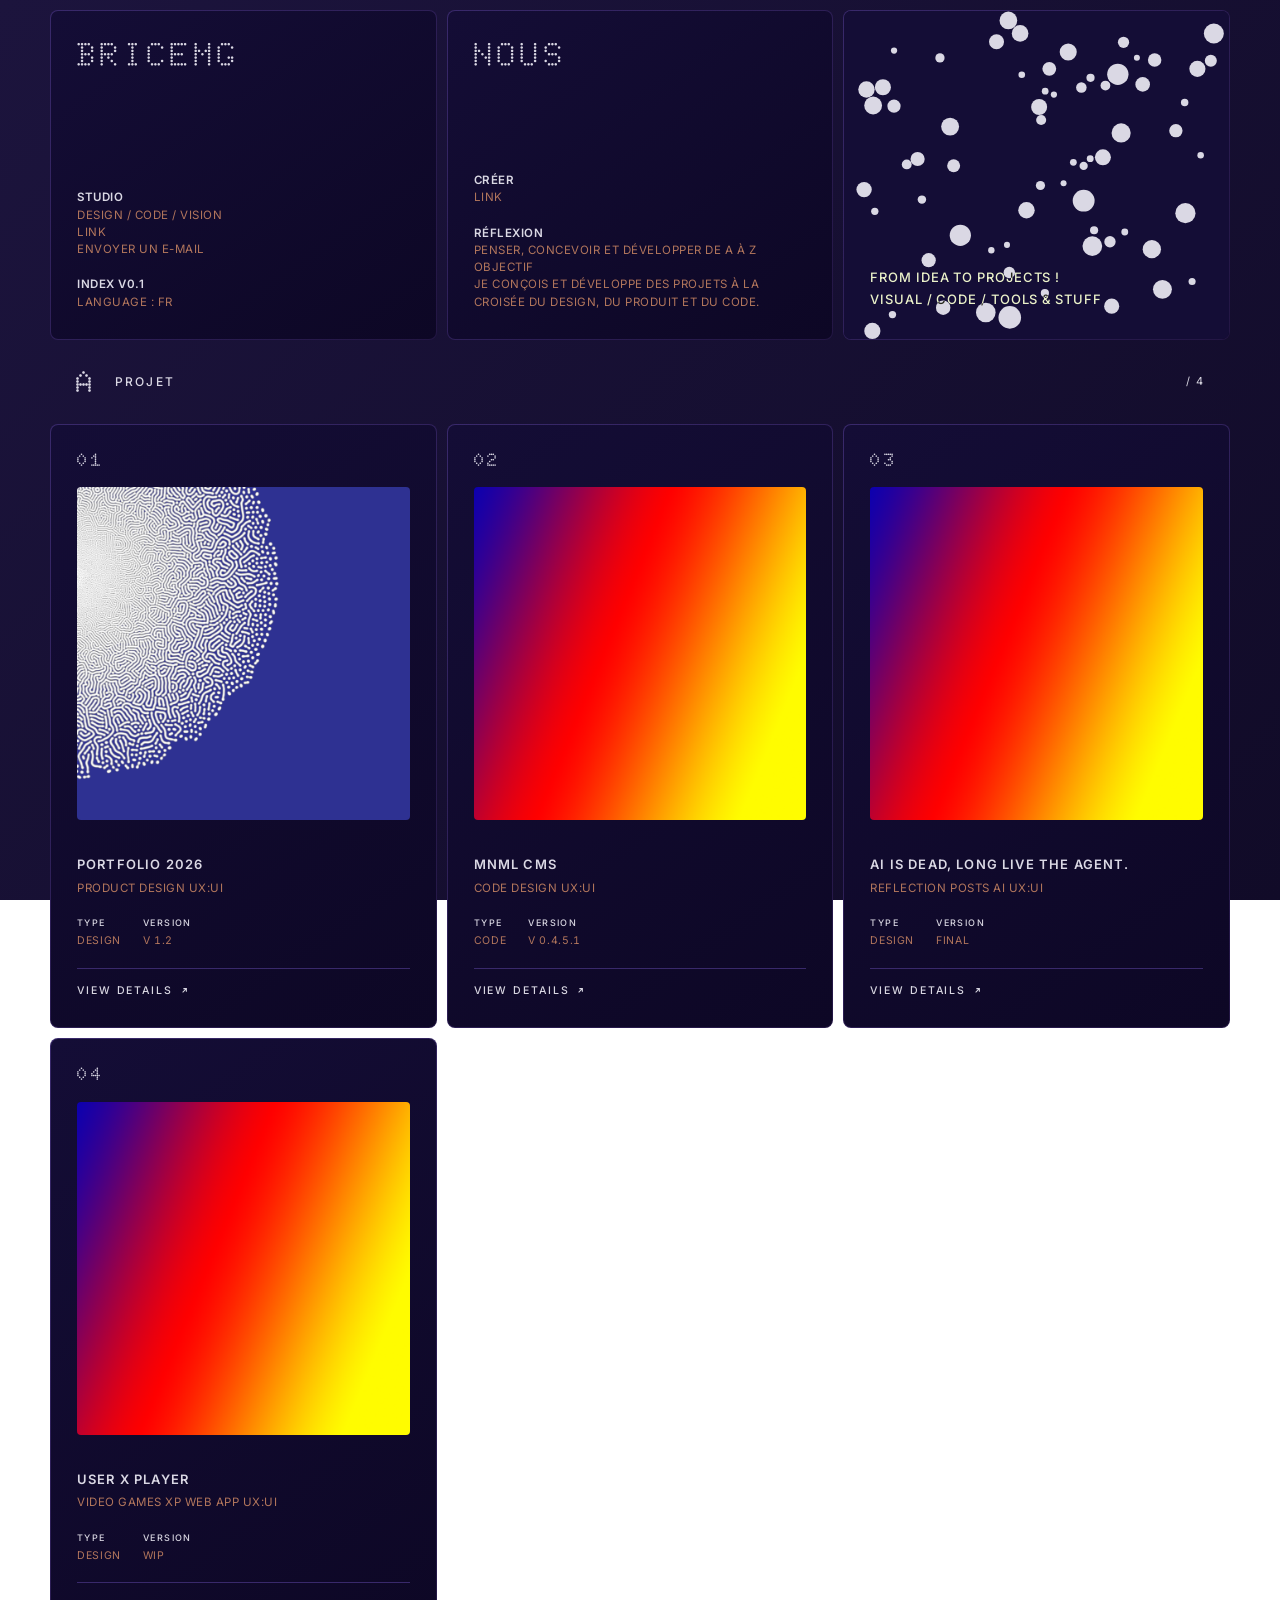
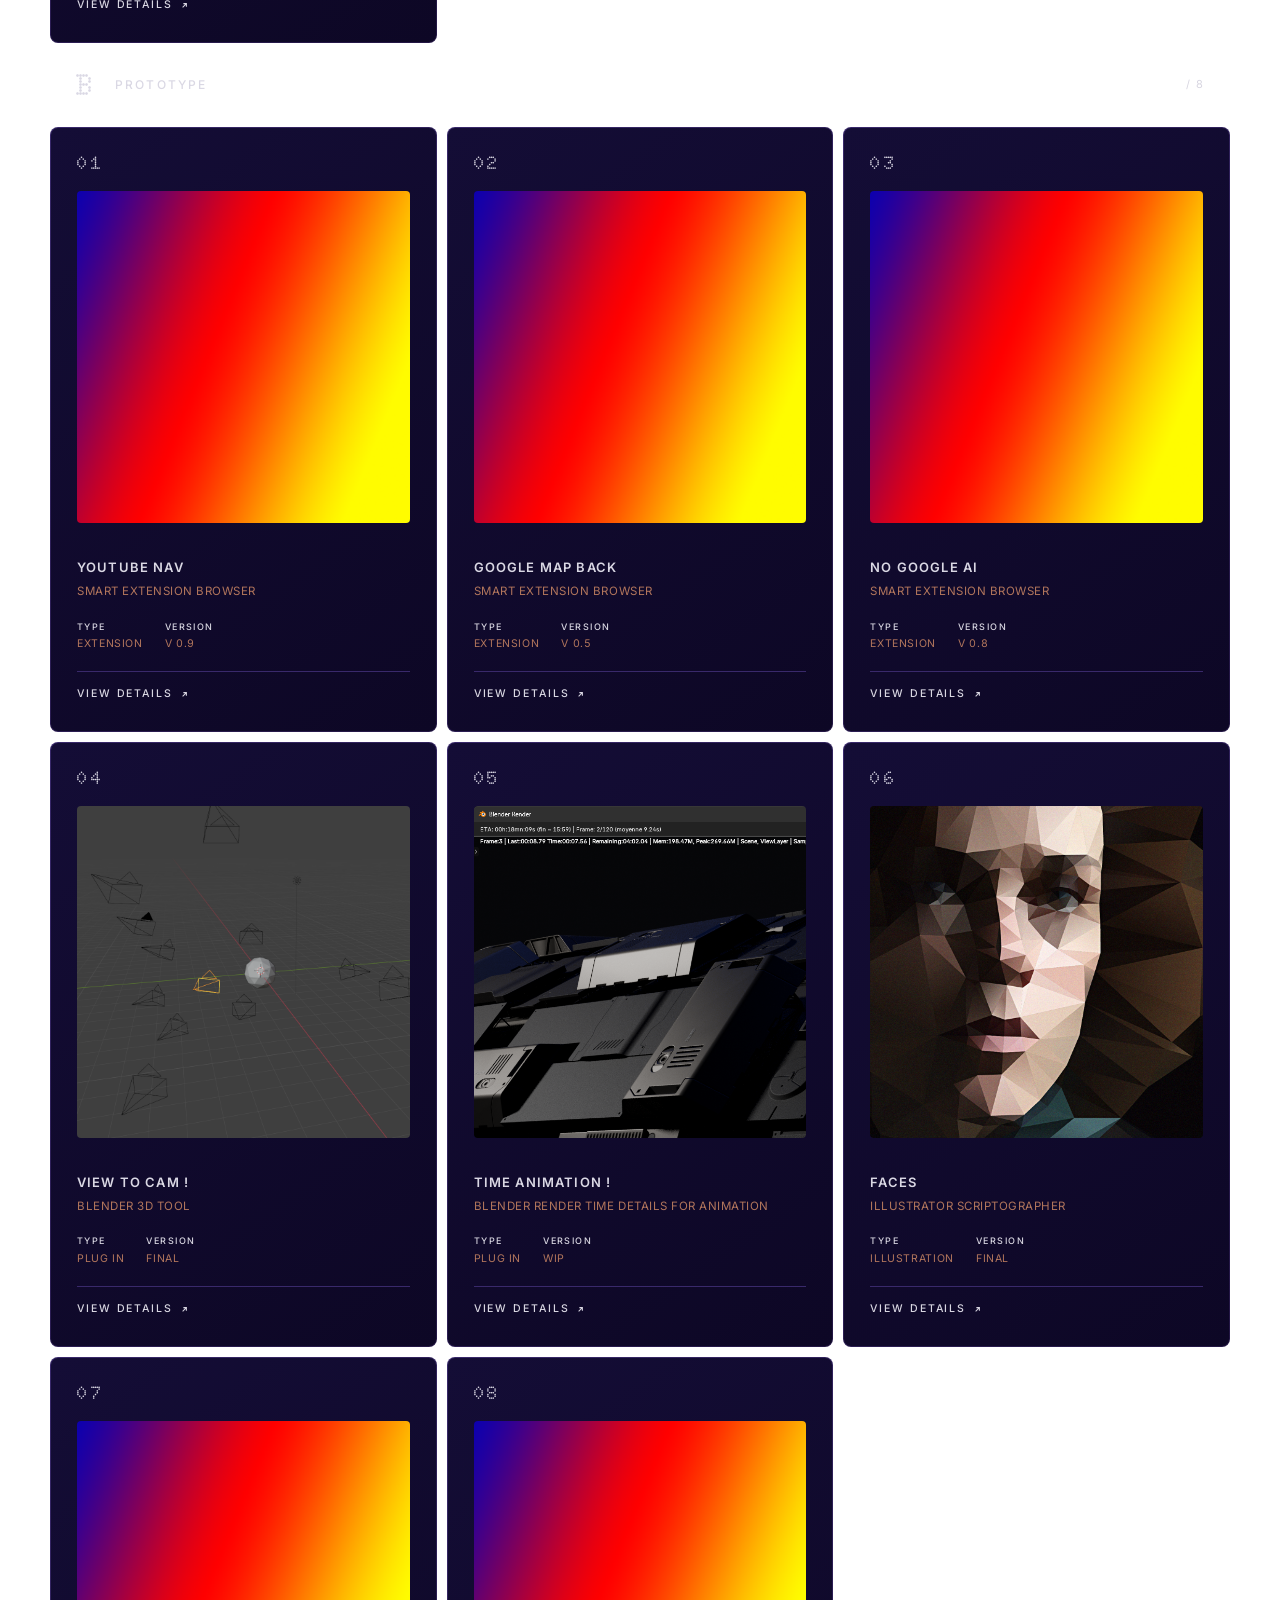
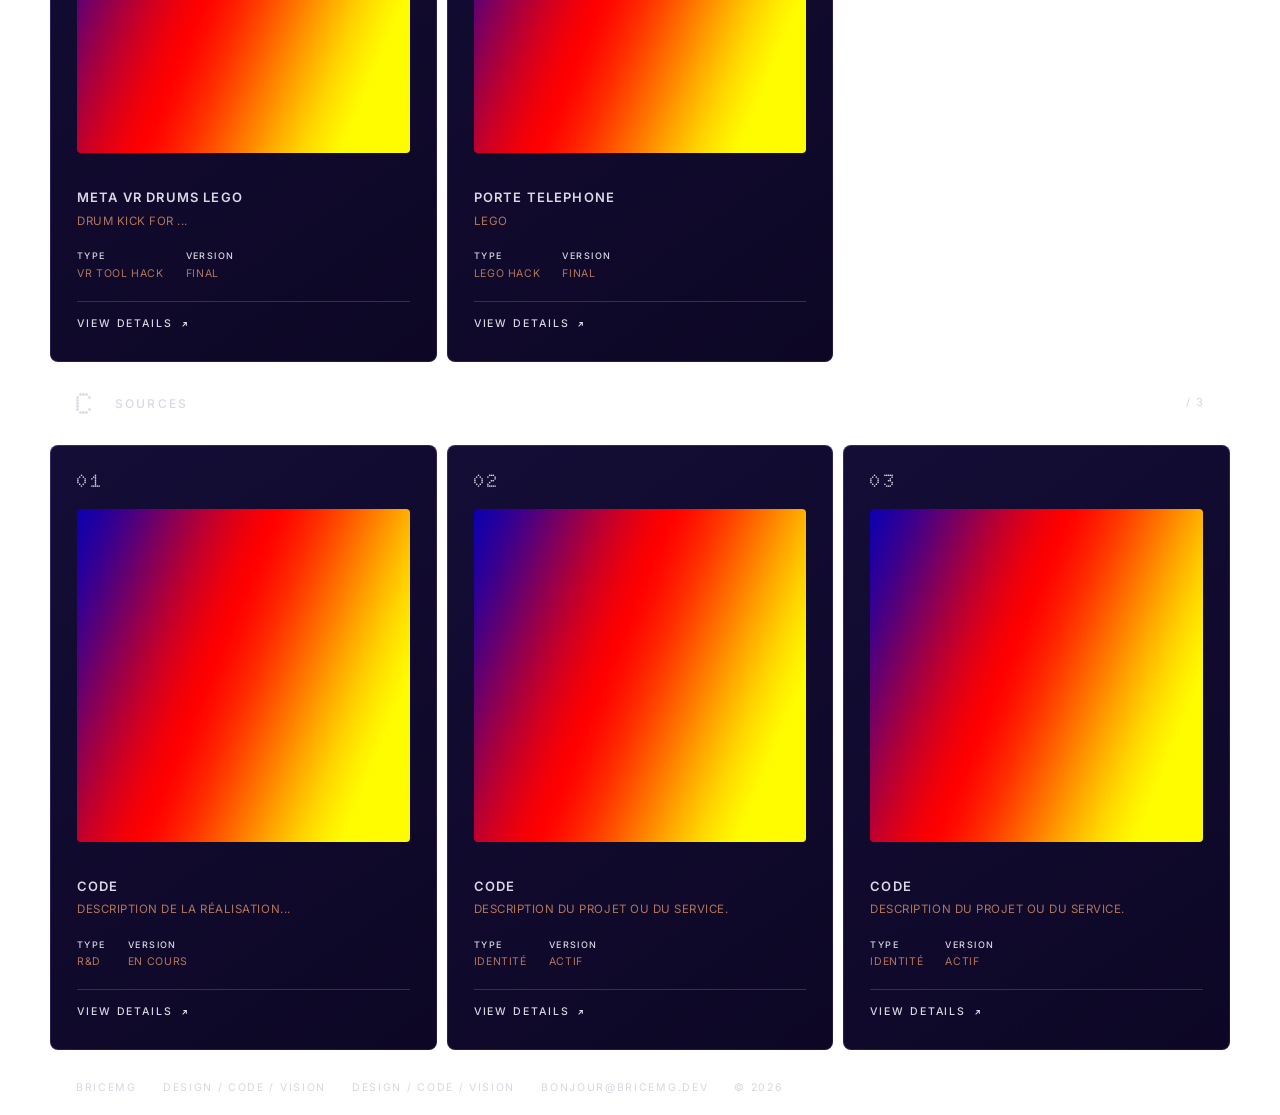
==== commit 13aec34b: "new" ====
--- a/index.html
+++ b/index.html
@@ -1,11 +1,11 @@
 <!doctype html>
-<html lang="fr">
+<html lang="en">
 
 <head>
   <meta charset="UTF-8" />
   <meta name="viewport" content="width=device-width, initial-scale=1.0" />
   <title>BRICEMG / STUDIO</title>
-  <meta name="description" content="Portfolio personnel, expériences créatives et projets web." />
+  <meta name="description" content="Personal portfolio, creative experiments and web projects." />
   <meta name="theme-color" content="#e4e4e4" />
   <link rel="preconnect" href="https://fonts.googleapis.com" />
   <link rel="preconnect" href="https://fonts.gstatic.com" crossorigin />
--- a/styles.css
+++ b/styles.css
@@ -158,6 +158,28 @@
   display: block;
 }
 
+/* Uniform Cell Meta List (Chaque premier élément d'un groupe en var(--ink), suivantes en var(--ink-soft)) */
+.cell-meta-list {
+  font-size: calc(var(--base-font-size, 12px) * 0.96);
+  letter-spacing: calc(var(--letter-spacing, 0.02em) * 2.25);
+  line-height: 1.5;
+}
+
+.cell-meta-list .meta-group + .meta-group {
+  margin-top: 18px;
+}
+
+.cell-meta-list .meta-line--primary {
+  font-weight: 600;
+  color: var(--ink);
+  display: block;
+}
+
+.cell-meta-list .meta-line--sub {
+  color: var(--ink-soft);
+  display: block;
+}
+
 .faint {
   color: var(--ink-faint);
 }
@@ -352,6 +374,15 @@
   padding-top: 18px;
   border-top: 0px solid var(--hair);
   margin-top: 18px;
+}
+
+.tool.tool--no-media {
+  min-height: 89px;
+}
+
+.tool.tool--no-media .cell-body {
+  margin-top: 0;
+  padding-top: 20px;
 }
 
 .card-content-block {
@@ -702,7 +733,9 @@
 
 .card-detail-dialog {
   width: 100%;
-  max-width: 860px;
+  /* taille de la card */
+  max-width: 640px;
+  /* 480px */
   margin: auto;
   transform: translateY(60px) scale(0.96);
   transition: transform 0.38s cubic-bezier(0.16, 1, 0.3, 1);
@@ -730,13 +763,13 @@
   position: absolute;
   top: 22px;
   right: 24px;
-  width: 38px;
-  height: 38px;
-  border-radius: 50%;
-  border: 1px solid var(--hair);
-  background: var(--bg);
-  color: var(--ink);
-  display: flex;
+  /* width: 24px;
+  height: 24px; */
+  border-radius: 0%;
+  border: 0px solid var(--bg);
+  background: #ffffff00;
+  color: var(--ink);
+  /* display: flex; */
   align-items: center;
   justify-content: center;
   cursor: pointer;
@@ -745,10 +778,10 @@
 }
 
 .card-detail-close-btn:hover {
-  background: var(--red);
-  color: #ffffff;
-  border-color: var(--red);
-  transform: scale(1.08) rotate(90deg);
+  background: #88888800;
+  color: var(--red);
+  border-color: var(--bg);
+  /* transform: scale(1.08) rotate(90deg); */
 }
 
 .card-detail-index-wrap {
@@ -800,7 +833,7 @@
 }
 
 .card-detail-card .card-content-block {
-  padding-top: 20px;
+  padding-top: 0px;
   border-top: 0px solid var(--hair);
   margin-top: 20px;
   margin-bottom: 16px;
@@ -814,11 +847,13 @@
 
 .card-detail-media {
   width: 100%;
-  max-width: 440px;
+  /* taille de l'image */
+  max-width: 640px;
+  /* 440px */
   aspect-ratio: 1 / 1;
   border-radius: calc(var(--r) * 0.5);
   overflow: hidden;
-  border: 1px solid var(--hair);
+  border: 0px solid var(--hair);
   background: #000000;
   margin: 18px auto 20px;
 }
@@ -838,6 +873,7 @@
 }
 
 .card-detail-section-title {
+  /*
   font-family: var(--dot);
   font-size: 11px;
   font-weight: 700;
@@ -847,18 +883,23 @@
   display: flex;
   align-items: center;
   gap: 8px;
+  */
 }
 
 .card-detail-section-title::before {
+  /*
   content: '[';
   color: var(--red);
   font-weight: 900;
+  */
 }
 
 .card-detail-section-title::after {
+  /*
   content: ']';
   color: var(--red);
   font-weight: 900;
+  */
 }
 
 .card-detail-text {
@@ -869,11 +910,29 @@
   letter-spacing: var(--letter-spacing, 0.02em);
   text-transform: none;
   white-space: pre-wrap;
+  overflow-wrap: anywhere;
+  word-break: break-word;
+  min-width: 0;
+  max-width: 100%;
+  /* 
   background: var(--bg);
   padding: 18px 22px;
   border-radius: calc(var(--r) * 0.4);
   border: 1px solid var(--hair);
-  min-height: 110px;
+  min-height: 110px; */
+}
+
+.card-detail-text a {
+  color: var(--red);
+  text-decoration: underline;
+  text-underline-offset: 3px;
+  text-decoration-thickness: 1px;
+  cursor: pointer;
+  pointer-events: auto;
+}
+
+.card-detail-text a:hover {
+  color: var(--ink);
 }
 
 @media (max-width: 768px) {
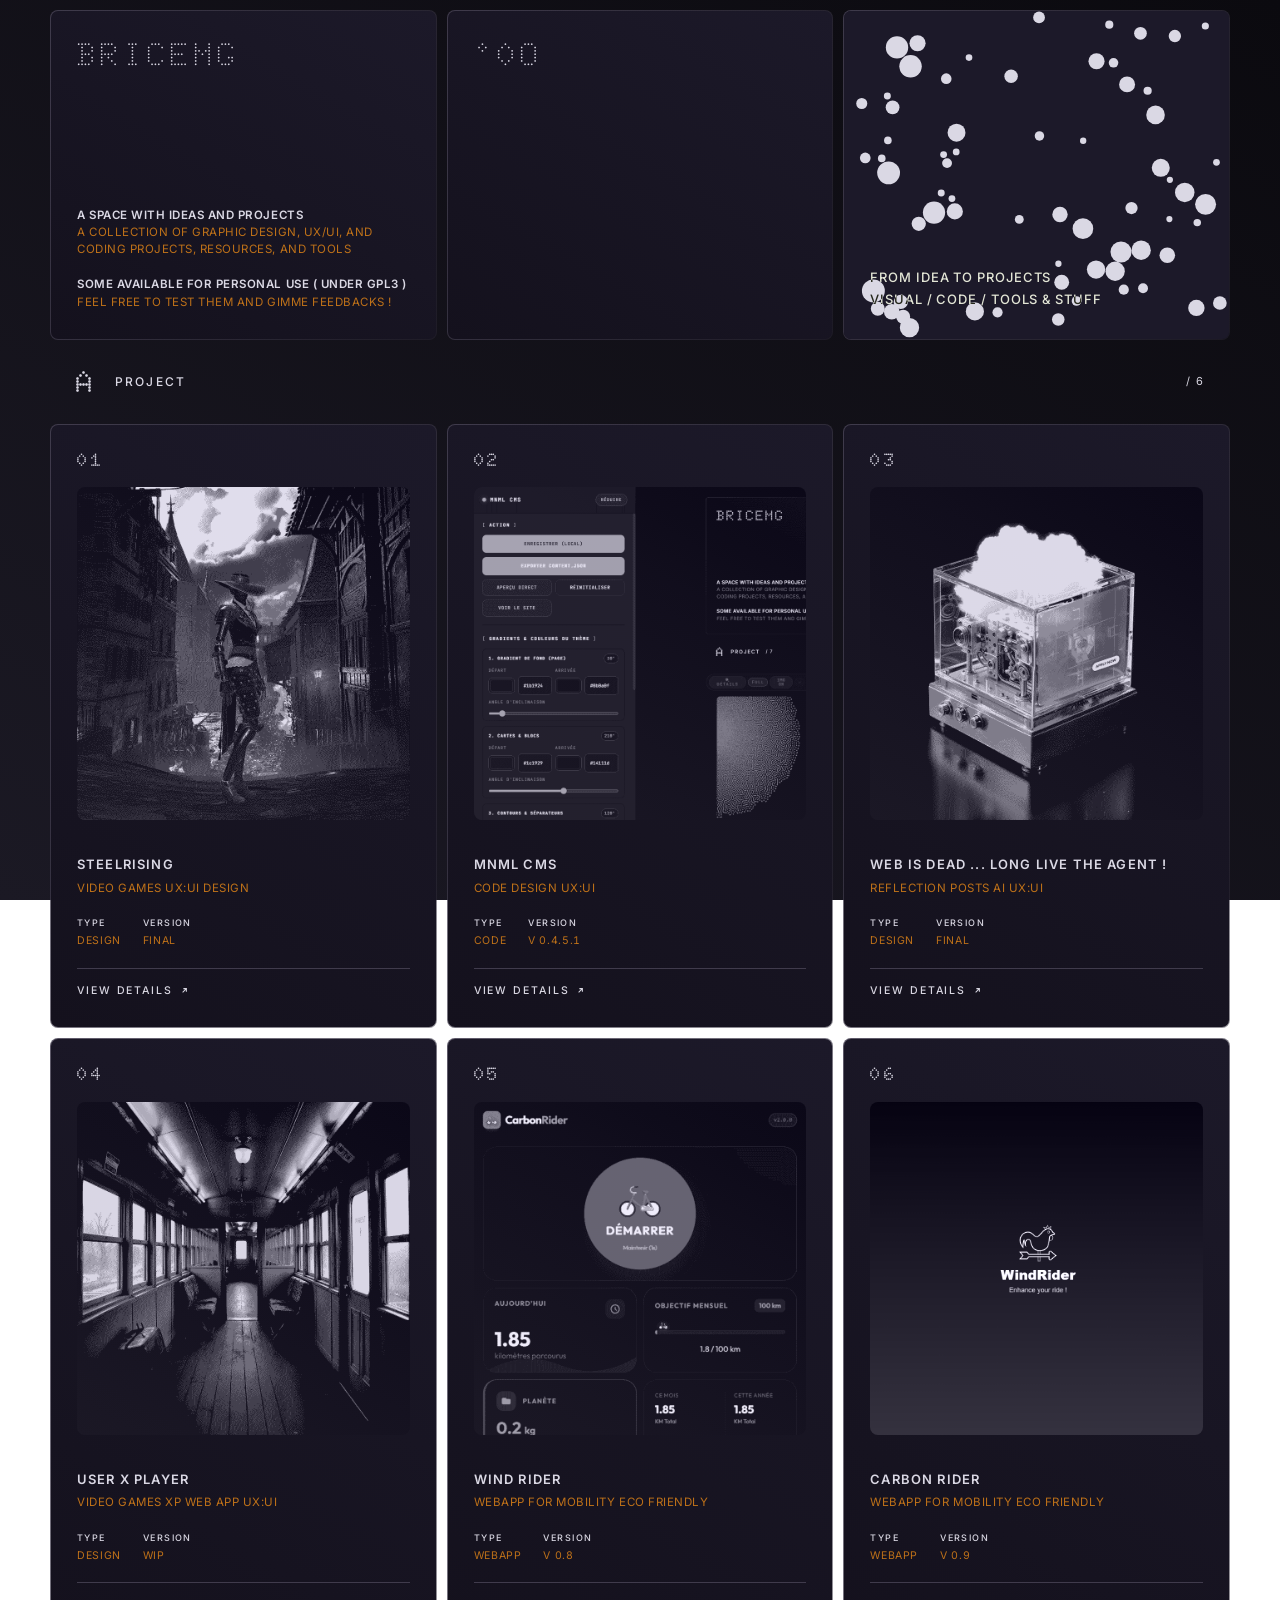
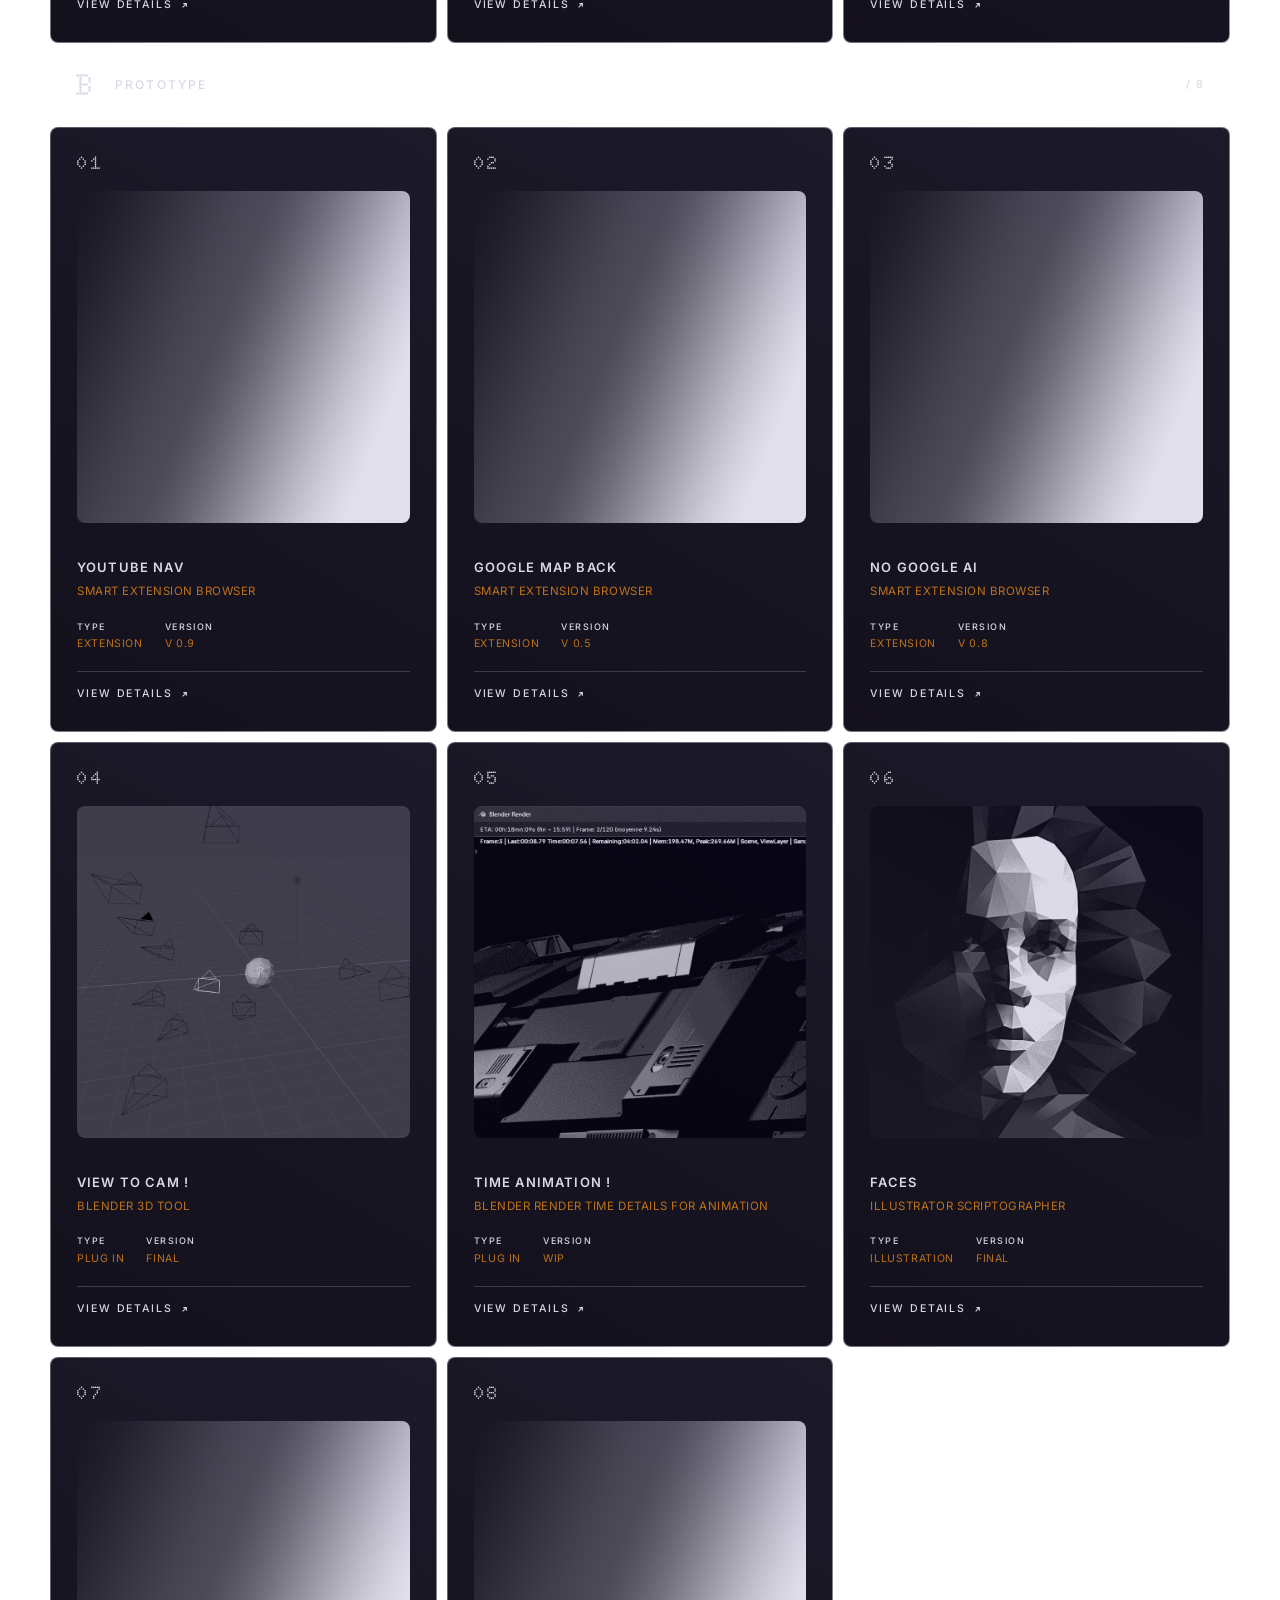
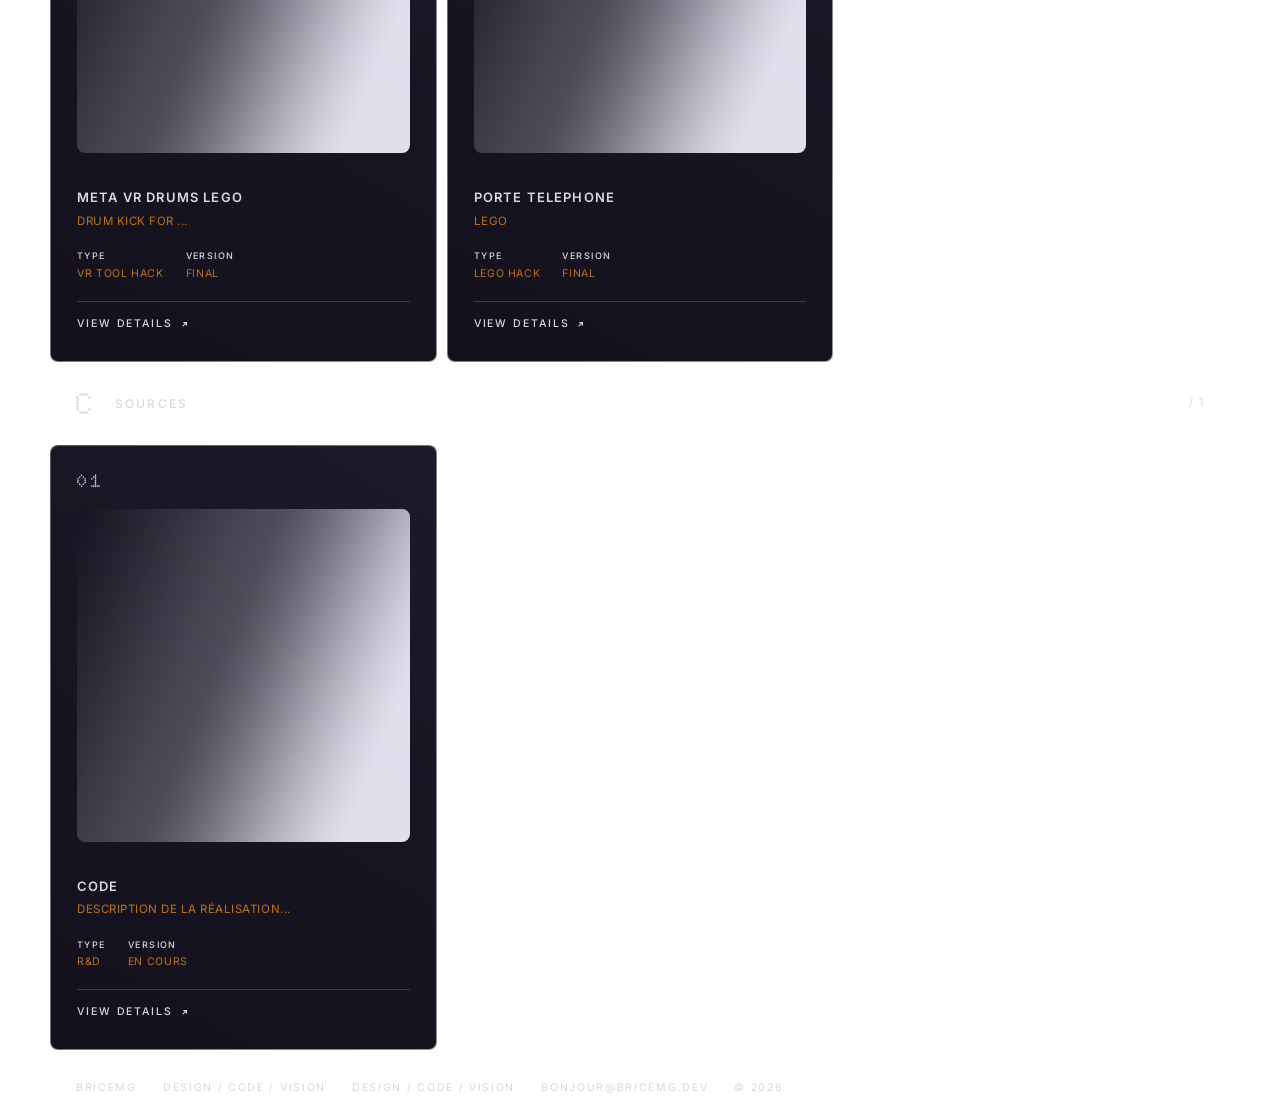
==== commit 6030f37d: "new" ====
--- a/index.html
+++ b/index.html
@@ -1,12 +1,30 @@
 <!doctype html>
-<html lang="en">
+<html lang="fr">
 
 <head>
   <meta charset="UTF-8" />
   <meta name="viewport" content="width=device-width, initial-scale=1.0" />
   <title>BRICEMG / STUDIO</title>
-  <meta name="description" content="Personal portfolio, creative experiments and web projects." />
-  <meta name="theme-color" content="#e4e4e4" />
+  <meta name="description" content="Personal portfolio, creative experiments, design systems and web projects." />
+  <meta name="theme-color" content="#1c143d" />
+
+  <!-- Favicon SVG -->
+  <link rel="icon" type="image/svg+xml"
+    href="data:image/svg+xml,%3Csvg xmlns='http://www.w3.org/2000/svg' viewBox='0 0 32 32'%3E%3Ccircle cx='16' cy='16' r='12' fill='%23ffffff'/%3E%3C/svg%3E" />
+
+  <!-- Open Graph & Social Cards -->
+  <meta property="og:type" content="website" />
+  <meta property="og:title" content="BRICEMG / STUDIO" />
+  <meta property="og:description"
+    content="Personal portfolio, creative experiments, design systems and web projects." />
+  <meta property="og:image" content="media/cover_portflolio.png" />
+  <meta name="twitter:card" content="summary_large_image" />
+  <meta name="twitter:title" content="BRICEMG / STUDIO" />
+  <meta name="twitter:description"
+    content="Personal portfolio, creative experiments, design systems and web projects." />
+  <meta name="twitter:image" content="media/cover_portflolio.png" />
+
+  <!-- Fonts & Styles -->
   <link rel="preconnect" href="https://fonts.googleapis.com" />
   <link rel="preconnect" href="https://fonts.gstatic.com" crossorigin />
   <link
--- a/styles.css
+++ b/styles.css
@@ -80,7 +80,7 @@
 
 .row {
   display: grid;
-  grid-template-columns: repeat(auto-fit, minmax(288px, 1fr));
+  grid-template-columns: repeat(3, 1fr);
   gap: var(--gap);
   margin-bottom: var(--gap);
 }
@@ -165,7 +165,7 @@
   line-height: 1.5;
 }
 
-.cell-meta-list .meta-group + .meta-group {
+.cell-meta-list .meta-group+.meta-group {
   margin-top: 18px;
 }
 
@@ -341,15 +341,21 @@
 .card-media {
   width: 100%;
   margin-top: 18px;
-  border-radius: calc(var(--r) * 0.5);
+  border-radius: var(--r);
   overflow: hidden;
   border: 0px solid var(--hair);
-  background: rgba(128, 128, 128, 0);
+  background: var(--bg-gradient);
   aspect-ratio: 1 / 1;
   display: flex;
   align-items: center;
   justify-content: center;
   position: relative;
+}
+
+@supports (mix-blend-mode: luminosity) {
+  .card-media {
+    mix-blend-mode: luminosity;
+  }
 }
 
 .card-media img {
@@ -674,9 +680,16 @@
   display: none !important;
 }
 
-@media (max-width: 880px) {
+/* Grille responsive : 3 colonnes desktop, 2 tablette, 1 mobile */
+@media (max-width: 960px) {
+
+  .row,
   .row--three {
-    grid-template-columns: 1fr;
+    grid-template-columns: repeat(2, 1fr);
+  }
+
+  .row--three> :last-child {
+    grid-column: span 2;
   }
 
   .cell {
@@ -690,6 +703,32 @@
 
   .foot {
     padding: 18px 22px 8px;
+  }
+}
+
+@media (max-width: 600px) {
+
+  .row,
+  .row--three {
+    grid-template-columns: 1fr;
+  }
+
+  .row--three> :last-child {
+    grid-column: auto;
+  }
+
+  .cell {
+    min-height: 250px;
+    padding: 18px 18px 20px;
+  }
+
+  .bar {
+    padding: 12px 18px;
+    gap: 12px;
+  }
+
+  .foot {
+    padding: 14px 18px 8px;
   }
 }
 
@@ -732,6 +771,7 @@
 }
 
 .card-detail-dialog {
+  position: relative;
   width: 100%;
   /* taille de la card */
   max-width: 640px;
@@ -759,35 +799,122 @@
   color: var(--ink);
 }
 
-.card-detail-close-btn {
+.card-detail-header-actions {
   position: absolute;
   top: 22px;
   right: 24px;
-  /* width: 24px;
-  height: 24px; */
-  border-radius: 0%;
-  border: 0px solid var(--bg);
-  background: #ffffff00;
-  color: var(--ink);
-  /* display: flex; */
+  display: flex;
+  align-items: center;
+  gap: 8px;
+  z-index: 10;
+}
+
+.card-detail-nav-btn {
+  width: 32px;
+  height: 32px;
+  padding: 0;
+  border-radius: 50%;
+  border: 1px solid var(--hair);
+  background: var(--cell);
+  color: var(--ink);
+  display: inline-flex;
   align-items: center;
   justify-content: center;
   cursor: pointer;
-  z-index: 10;
+  transition: all 0.2s ease;
+}
+
+.card-detail-close-btn {
+  width: 32px;
+  height: 32px;
+  padding: 0;
+  border-radius: 50%;
+  border: 1px solid var(--hair);
+  background: var(--cell);
+  color: var(--ink);
+  display: inline-flex;
+  align-items: center;
+  justify-content: center;
+  cursor: pointer;
+  transition: all 0.2s ease;
+}
+
+.card-detail-nav-btn:hover,
+.card-detail-close-btn:hover {
+  background: var(--ink);
+  color: var(--cell);
+  border-color: var(--ink);
+  transform: scale(1.06);
+}
+
+.card-detail-close-btn:hover {
+  color: var(--red);
+}
+
+.card-detail-nav-btn.is-hidden,
+.card-detail-side-arrow.is-hidden {
+  display: none !important;
+}
+
+/* Flèches latérales flottantes pour grand écran */
+.card-detail-side-arrow {
+  position: absolute;
+  top: 50%;
+  transform: translateY(-50%);
+  width: 44px;
+  height: 44px;
+  padding: 0;
+  border-radius: 50%;
+  border: 1px solid var(--hair);
+  background: var(--cell);
+  color: var(--ink);
+  display: flex;
+  align-items: center;
+  justify-content: center;
+  cursor: pointer;
+  z-index: 20;
+  box-shadow: 0 8px 24px rgba(0, 0, 0, 0.35);
   transition: all 0.22s ease;
 }
 
-.card-detail-close-btn:hover {
-  background: #88888800;
-  color: var(--red);
-  border-color: var(--bg);
-  /* transform: scale(1.08) rotate(90deg); */
+.card-detail-side-arrow:hover {
+  background: var(--ink);
+  color: var(--cell);
+  border-color: var(--ink);
+  transform: translateY(-50%) scale(1.1);
+}
+
+.card-detail-side-arrow--prev {
+  left: -58px;
+}
+
+.card-detail-side-arrow--next {
+  right: -58px;
+}
+
+@media (max-width: 800px) {
+  .card-detail-side-arrow {
+    display: none !important;
+  }
 }
 
 .card-detail-index-wrap {
   display: flex;
   align-items: center;
   gap: 12px;
+}
+
+.card-detail-sec-tag {
+  font-family: var(--mono);
+  font-size: 10px;
+  font-weight: 600;
+  letter-spacing: 0.12em;
+  padding: 3px 8px;
+  border-radius: 999px;
+  background: var(--cell);
+  color: var(--ink-soft);
+  border: 1px solid var(--hair);
+  margin-left: 2px;
 }
 
 .card-detail-cue {
@@ -847,14 +974,12 @@
 
 .card-detail-media {
   width: 100%;
-  /* taille de l'image */
   max-width: 640px;
-  /* 440px */
   aspect-ratio: 1 / 1;
-  border-radius: calc(var(--r) * 0.5);
+  border-radius: var(--r);
   overflow: hidden;
   border: 0px solid var(--hair);
-  background: #000000;
+  background: var(--bg-gradient);
   margin: 18px auto 20px;
 }
 
@@ -872,35 +997,7 @@
   border-bottom: 1px solid var(--hair);
 }
 
-.card-detail-section-title {
-  /*
-  font-family: var(--dot);
-  font-size: 11px;
-  font-weight: 700;
-  letter-spacing: 0.18em;
-  color: var(--ink-soft);
-  margin-bottom: 10px;
-  display: flex;
-  align-items: center;
-  gap: 8px;
-  */
-}
-
-.card-detail-section-title::before {
-  /*
-  content: '[';
-  color: var(--red);
-  font-weight: 900;
-  */
-}
-
-.card-detail-section-title::after {
-  /*
-  content: ']';
-  color: var(--red);
-  font-weight: 900;
-  */
-}
+
 
 .card-detail-text {
   font-family: var(--mono);
@@ -933,43 +1030,4 @@
 
 .card-detail-text a:hover {
   color: var(--ink);
-}
-
-@media (max-width: 768px) {
-  .card-detail-backdrop {
-    padding: 10px 8px 0;
-    align-items: flex-end;
-  }
-
-  .card-detail-dialog {
-    max-width: 100%;
-    width: 100%;
-    margin-bottom: 0;
-    transform: translateY(100%);
-  }
-
-  .card-detail-backdrop.is-open .card-detail-dialog {
-    transform: translateY(0);
-  }
-
-  .card-detail-card {
-    padding: 24px 18px 30px;
-    max-height: 94vh;
-    overflow-y: auto;
-    border-bottom-left-radius: 0;
-    border-bottom-right-radius: 0;
-  }
-
-  .card-detail-close-btn {
-    top: 14px;
-    right: 14px;
-    width: 32px;
-    height: 32px;
-  }
-
-  .card-detail-media {
-    margin: 16px auto 18px;
-    aspect-ratio: 1 / 1;
-    max-width: 320px;
-  }
 }
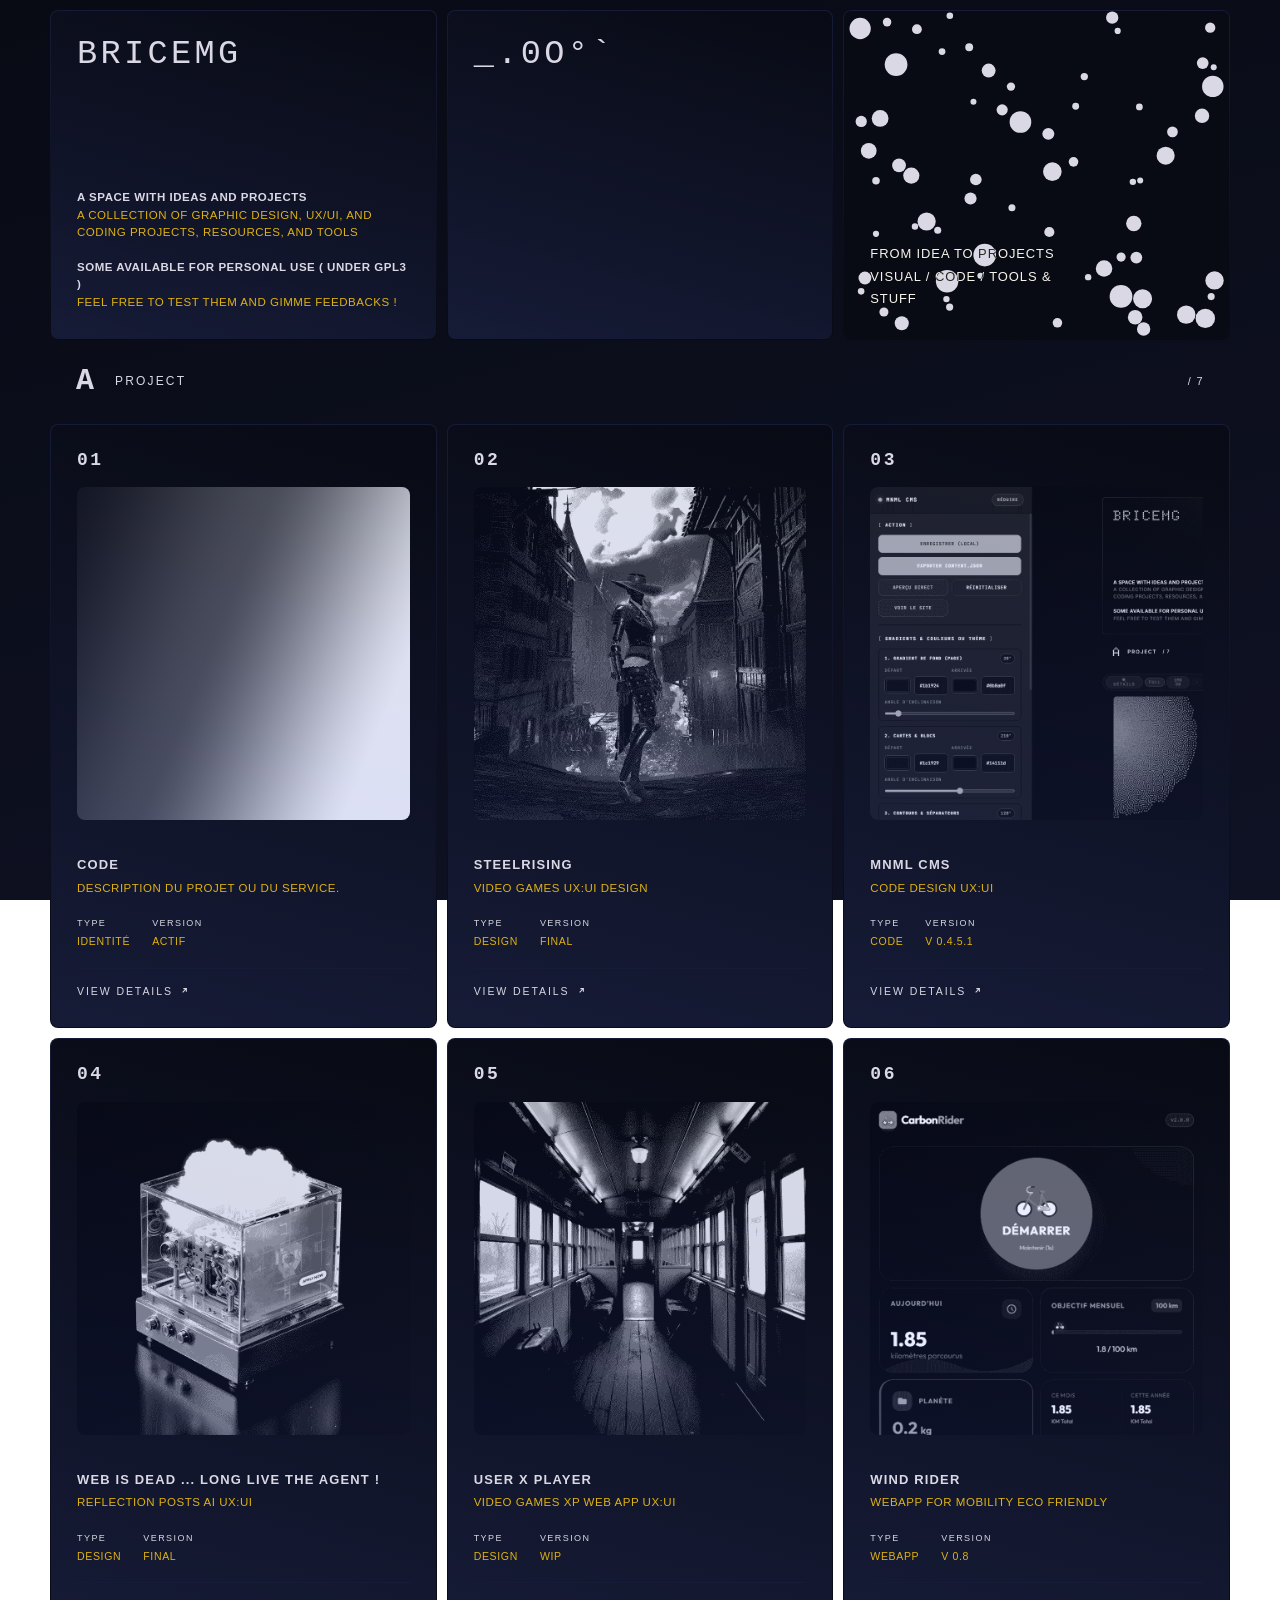
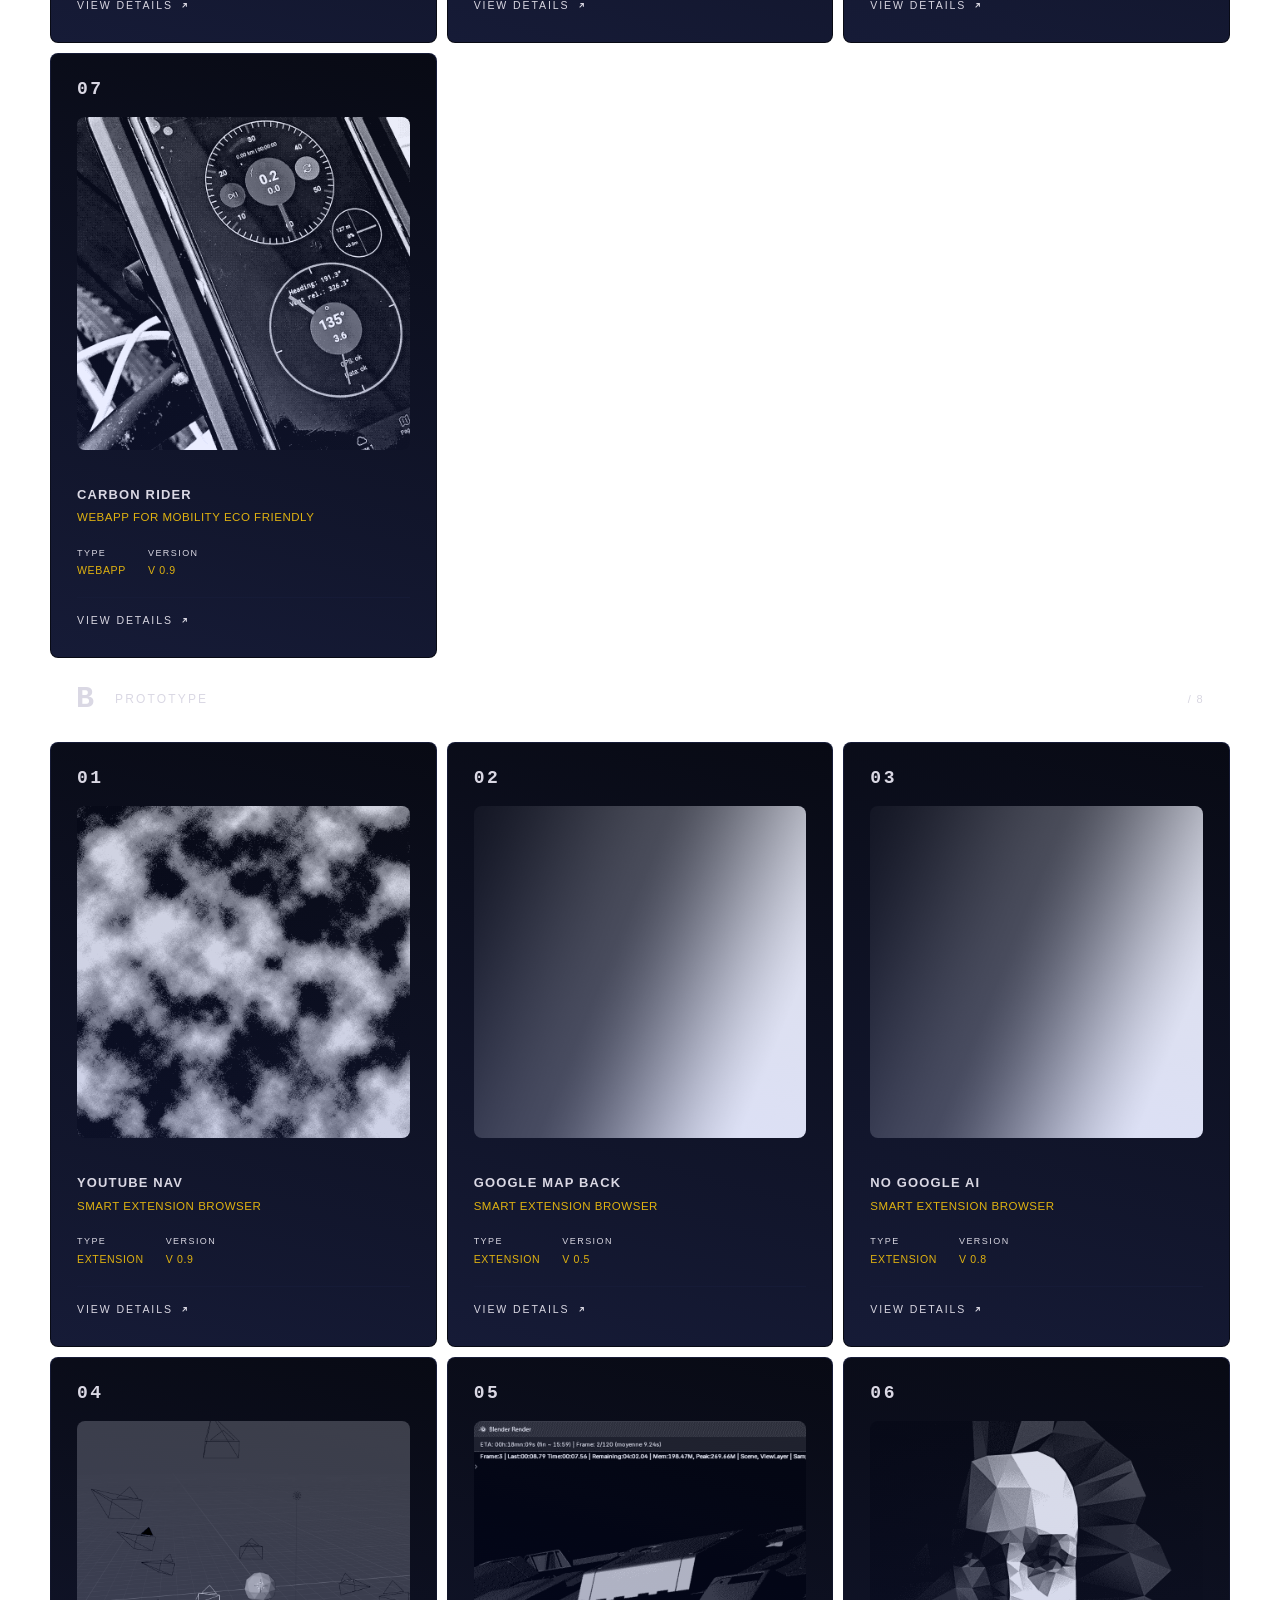
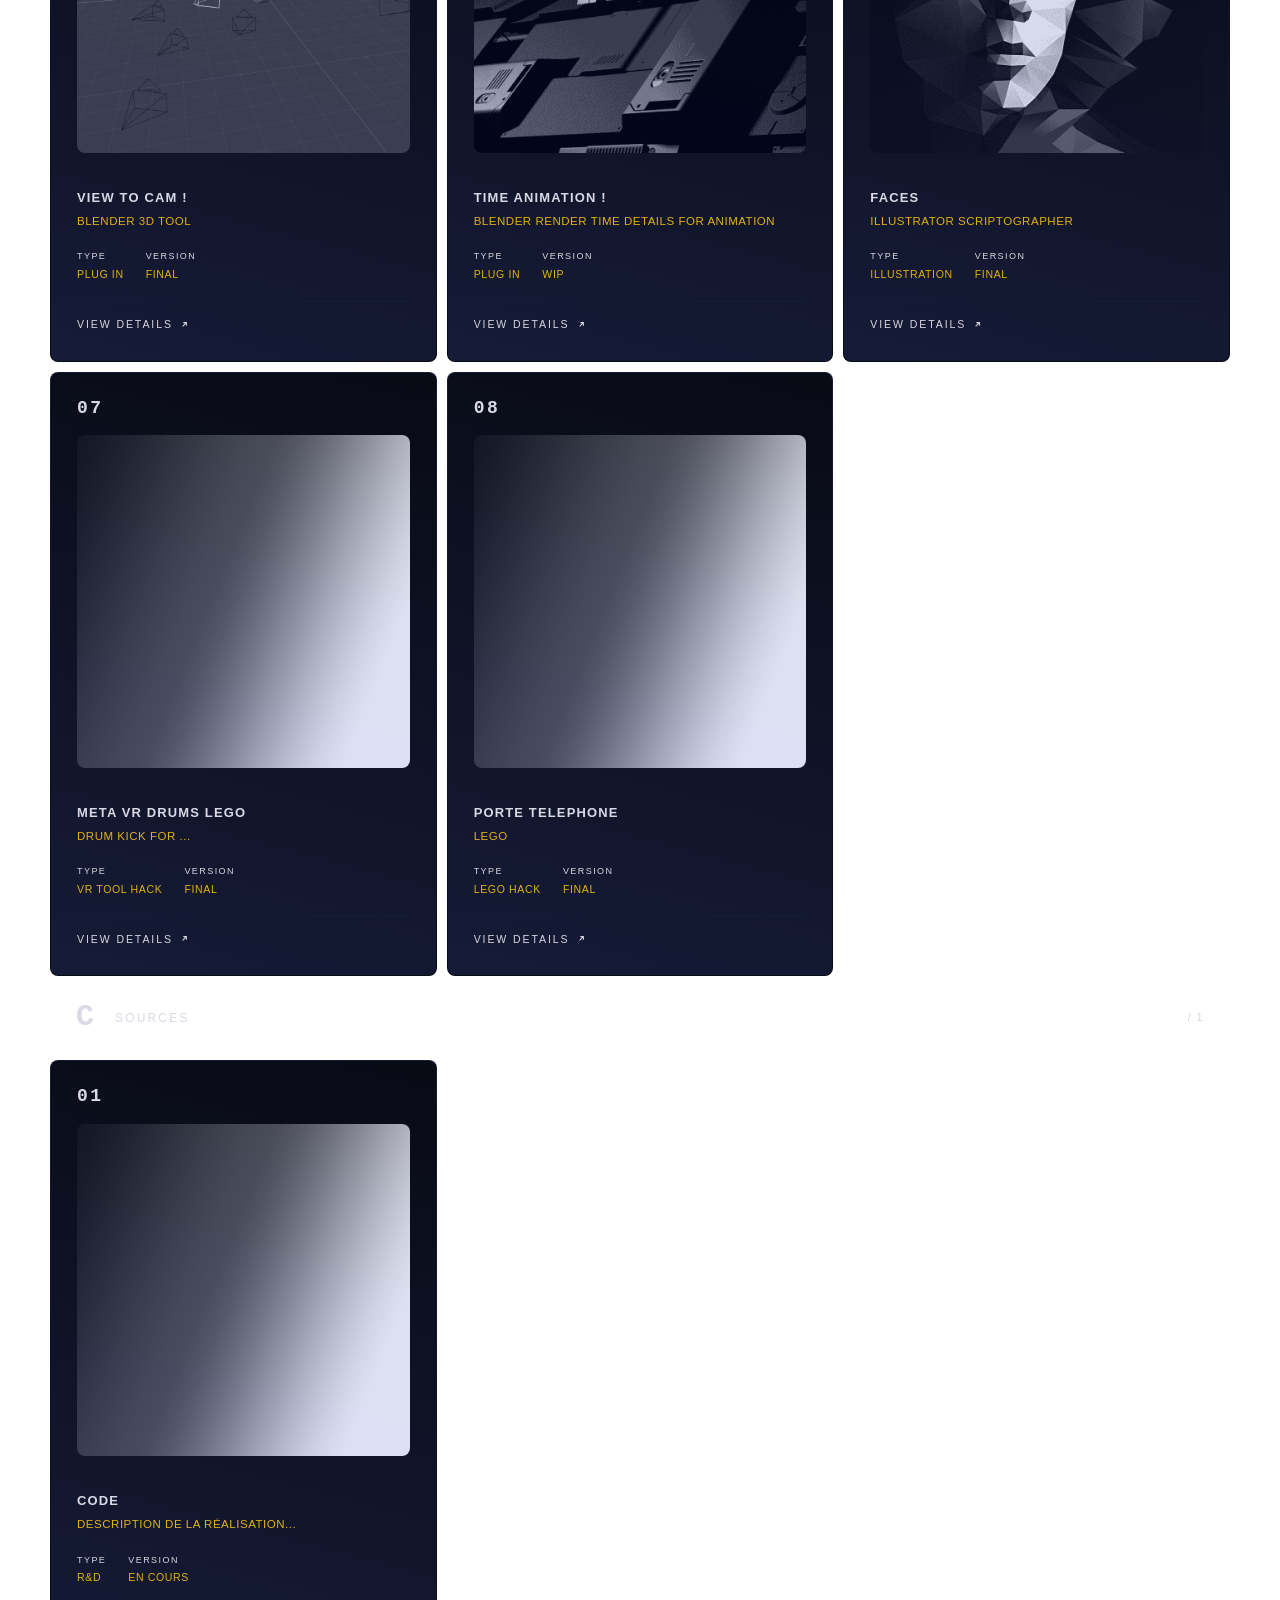
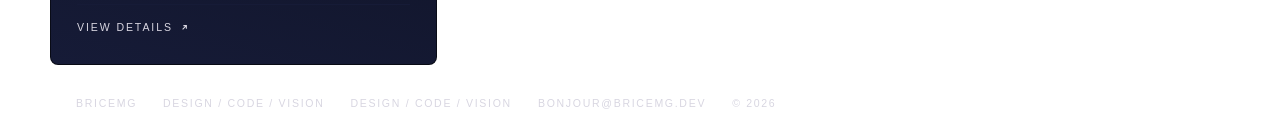
==== commit 98be75fa: "test" ====
--- a/index.html
+++ b/index.html
@@ -7,6 +7,7 @@
   <title>BRICEMG / STUDIO</title>
   <meta name="description" content="Personal portfolio, creative experiments, design systems and web projects." />
   <meta name="theme-color" content="#1c143d" />
+  <meta http-equiv="Content-Security-Policy" content="default-src 'self'; script-src 'self'; style-src 'self' 'unsafe-inline' https://fonts.googleapis.com; font-src 'self' https://fonts.gstatic.com; img-src 'self' data: https: blob:; connect-src 'self'; object-src 'none'; base-uri 'self';" />
 
   <!-- Favicon SVG -->
   <link rel="icon" type="image/svg+xml"
--- a/styles.css
+++ b/styles.css
@@ -366,9 +366,16 @@
   transition: transform 0.4s ease;
 }
 
+@supports (mix-blend-mode: normal) {
+  .tool:hover .card-media {
+    mix-blend-mode: normal;
+  }
+}
+
 .tool:hover .card-media img,
 .tool:focus-visible .card-media img {
   transform: scale(1.05);
+  mix-blend-mode: normal;
 }
 
 .tool:hover .card-media,
@@ -809,21 +816,7 @@
   z-index: 10;
 }
 
-.card-detail-nav-btn {
-  width: 32px;
-  height: 32px;
-  padding: 0;
-  border-radius: 50%;
-  border: 1px solid var(--hair);
-  background: var(--cell);
-  color: var(--ink);
-  display: inline-flex;
-  align-items: center;
-  justify-content: center;
-  cursor: pointer;
-  transition: all 0.2s ease;
-}
-
+.card-detail-nav-btn,
 .card-detail-close-btn {
   width: 32px;
   height: 32px;
@@ -1019,7 +1012,14 @@
   min-height: 110px; */
 }
 
-.card-detail-text a {
+.stealth-link {
+  cursor: pointer;
+  user-select: text;
+}
+
+.card-detail-text a,
+.card-detail-text .stealth-link,
+.card-detail-text [data-href] {
   color: var(--red);
   text-decoration: underline;
   text-underline-offset: 3px;
@@ -1028,6 +1028,22 @@
   pointer-events: auto;
 }
 
-.card-detail-text a:hover {
+.card-detail-text a:hover,
+.card-detail-text .stealth-link:hover,
+.card-detail-text [data-href]:hover {
+  color: var(--ink);
+}
+
+.foot a,
+.foot .stealth-link,
+.foot [data-href] {
+  color: inherit;
+  text-decoration: none;
+  cursor: pointer;
+}
+
+.foot a:hover,
+.foot .stealth-link:hover,
+.foot [data-href]:hover {
   color: var(--ink);
 }
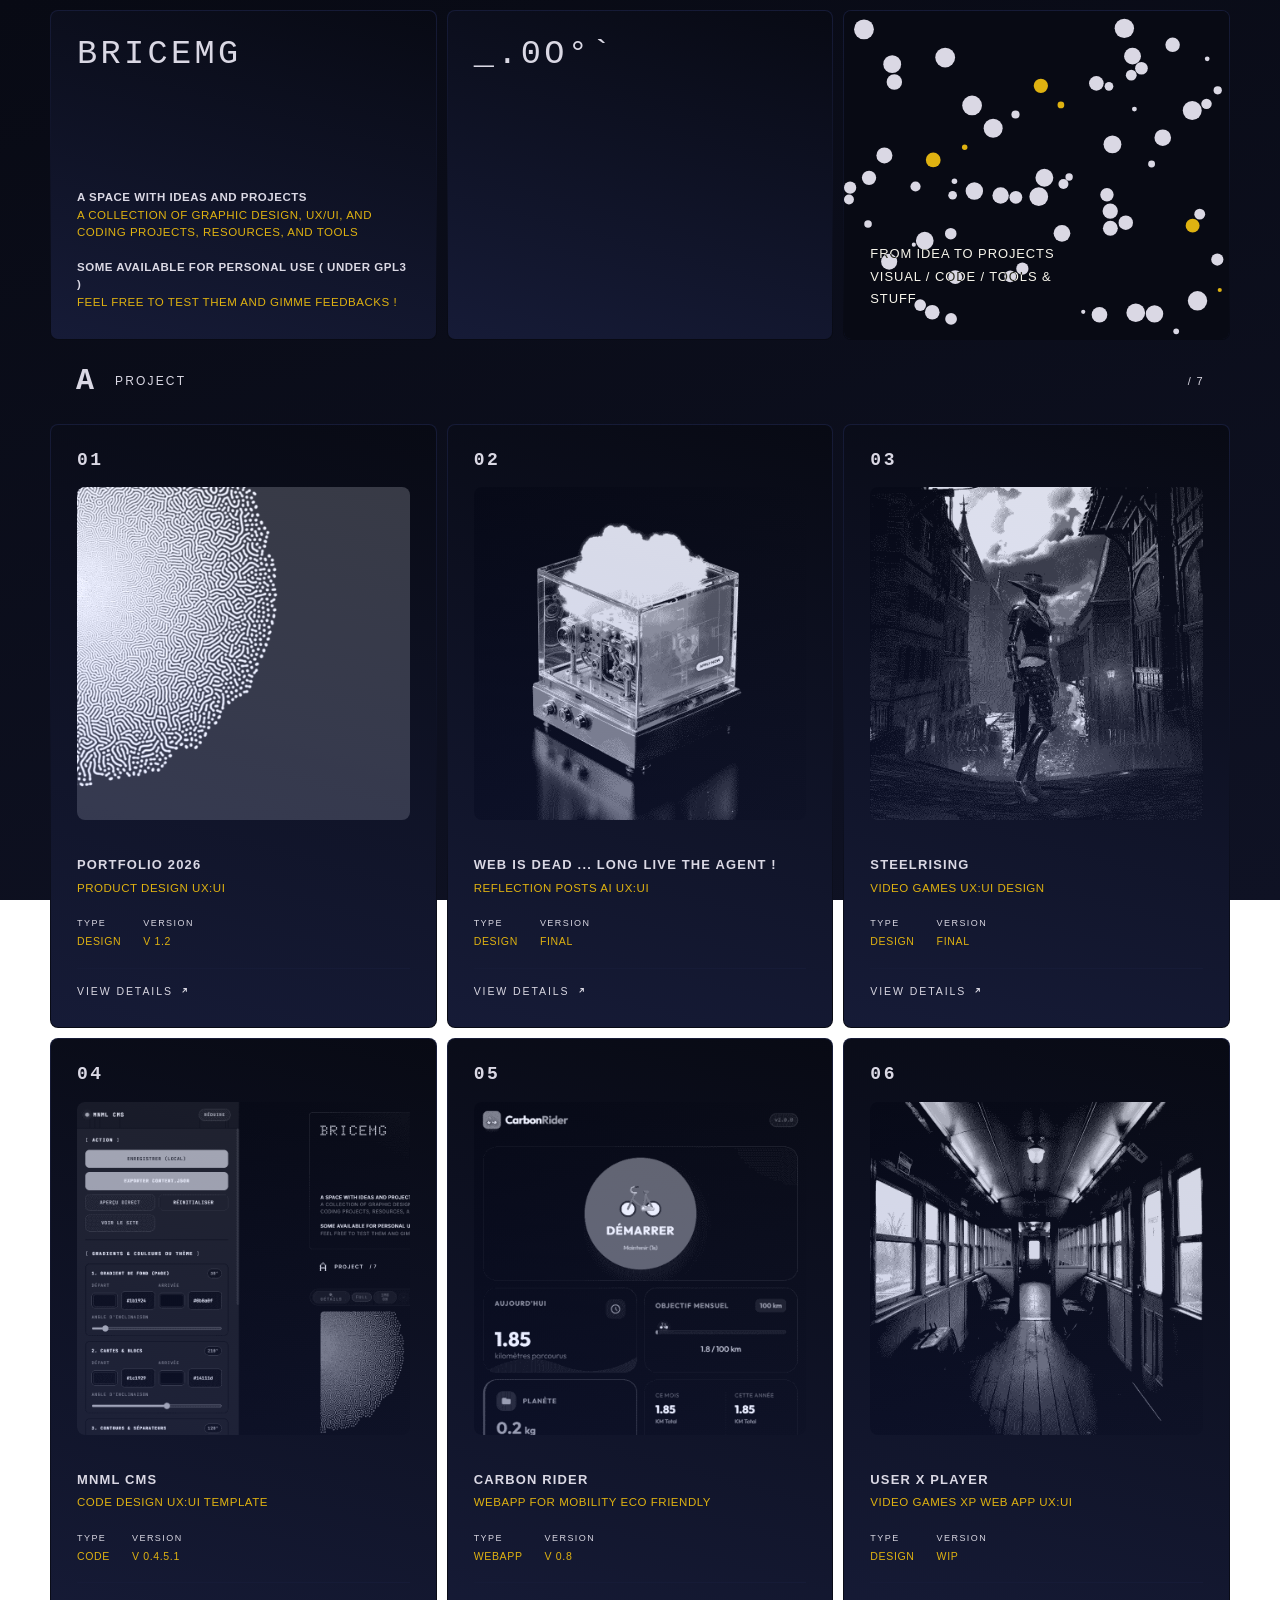
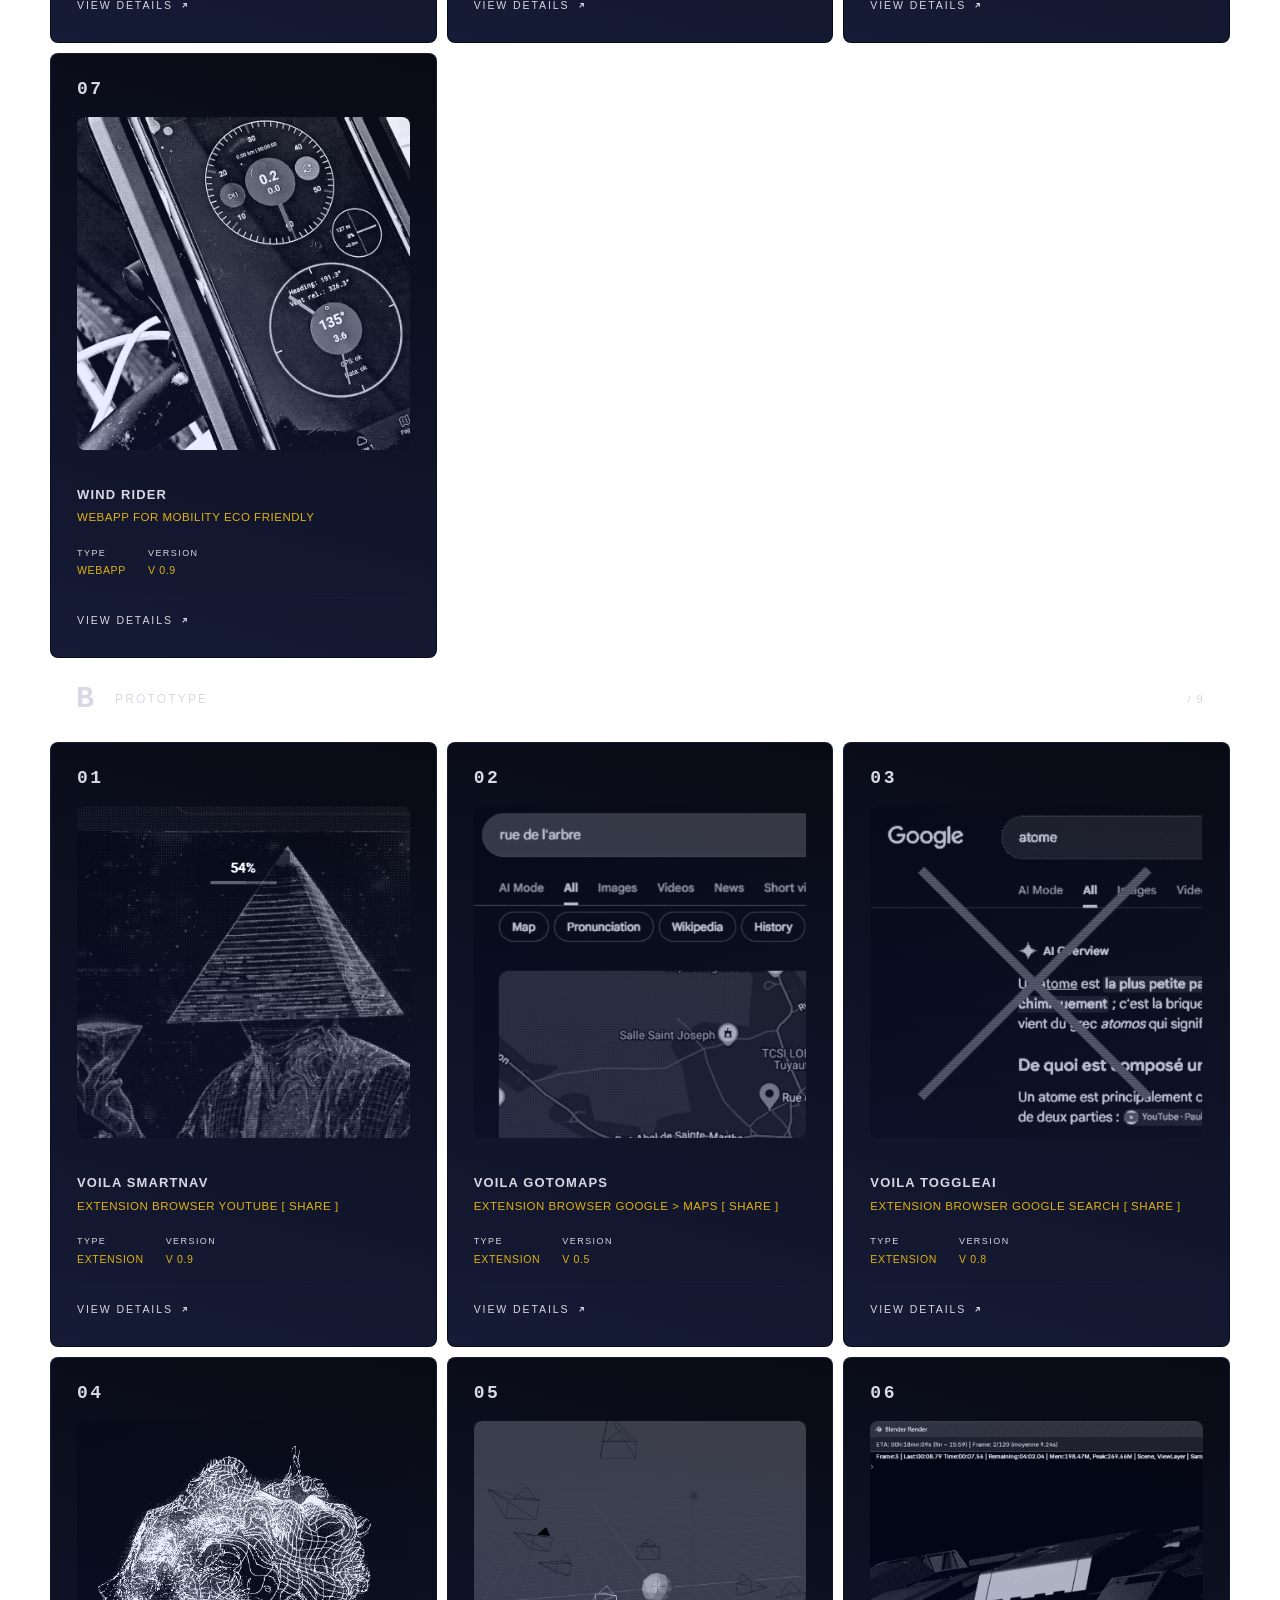
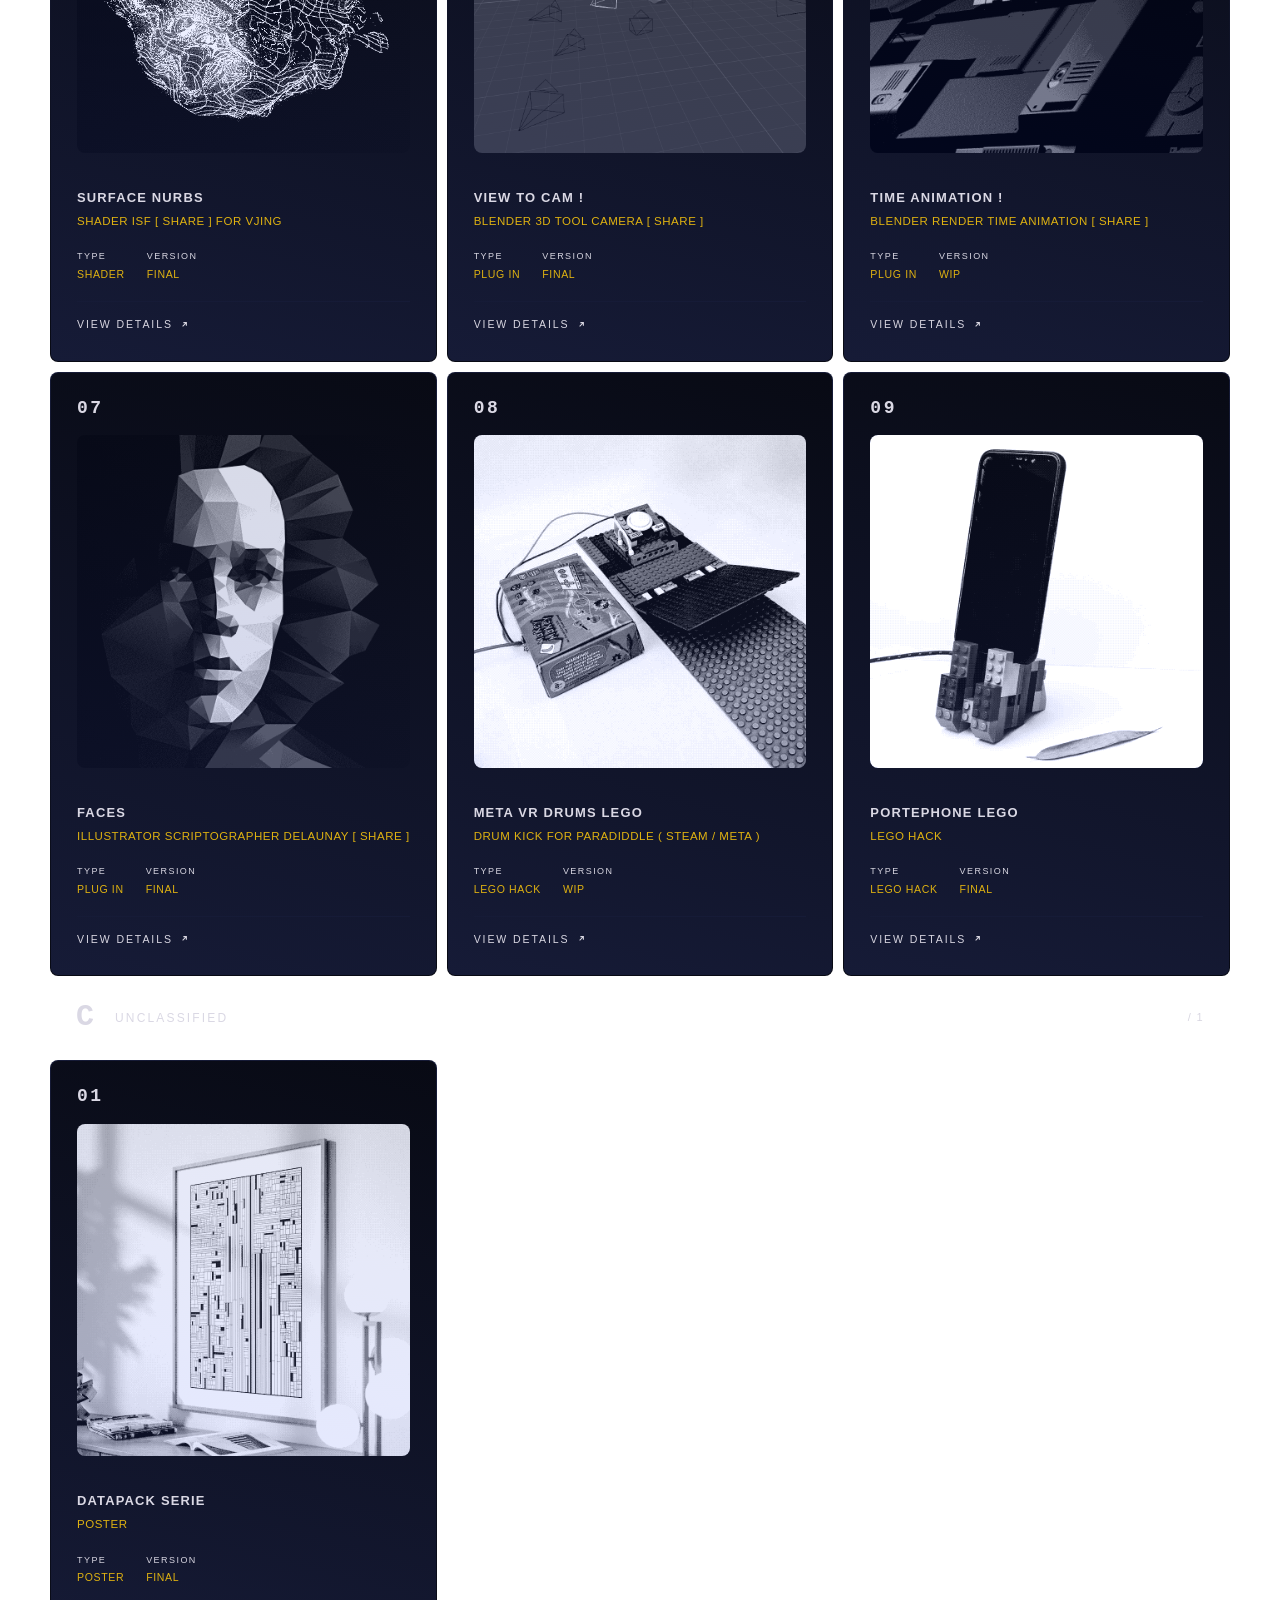
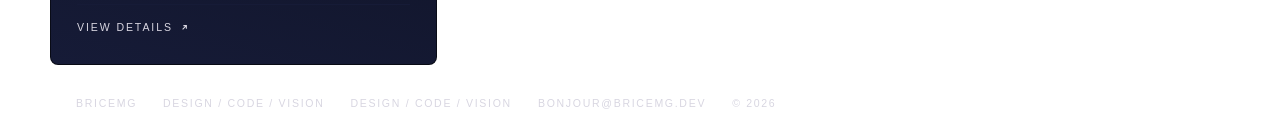
==== commit 55918da9: "testAnalytics" ====
--- a/index.html
+++ b/index.html
@@ -7,7 +7,8 @@
   <title>BRICEMG / STUDIO</title>
   <meta name="description" content="Personal portfolio, creative experiments, design systems and web projects." />
   <meta name="theme-color" content="#1c143d" />
-  <meta http-equiv="Content-Security-Policy" content="default-src 'self'; script-src 'self'; style-src 'self' 'unsafe-inline' https://fonts.googleapis.com; font-src 'self' https://fonts.gstatic.com; img-src 'self' data: https: blob:; connect-src 'self'; object-src 'none'; base-uri 'self';" />
+  <meta http-equiv="Content-Security-Policy"
+    content="default-src 'self'; script-src 'self' https://gc.zgo.at; style-src 'self' 'unsafe-inline' https://fonts.googleapis.com; font-src 'self' https://fonts.gstatic.com; img-src 'self' data: https: blob:; connect-src 'self'; object-src 'none'; base-uri 'self';" />
 
   <!-- Favicon SVG -->
   <link rel="icon" type="image/svg+xml"
@@ -32,6 +33,8 @@
     href="https://fonts.googleapis.com/css2?family=Doto:ROND,wght@0..100,300..900&family=IBM+Plex+Mono:wght@400;500;600&family=Inter:wght@400;500;600;700&family=JetBrains+Mono:wght@400;500;700&family=Space+Mono:wght@400;700&family=Syne:wght@500;700;800&display=swap"
     rel="stylesheet" />
   <link rel="stylesheet" href="styles.css" />
+
+  <script data-goatcounter="https://bricemg.goatcounter.com/count" async src="//gc.zgo.at/count.js"></script>
 </head>
 
 <body>
--- a/styles.css
+++ b/styles.css
@@ -194,6 +194,13 @@
 }
 
 .cell--play {
+  background:
+    var(--cell-gradient) padding-box,
+    var(--border-gradient) border-box;
+  background-clip: padding-box, border-box;
+  cursor: crosshair;
+  overflow: hidden;
+  isolation: isolate;
   cursor: crosshair;
   overflow: hidden;
   isolation: isolate;
@@ -363,7 +370,9 @@
   height: 100%;
   object-fit: cover;
   display: block;
-  transition: transform 0.4s ease;
+  transform: scale(1) translateZ(0);
+  will-change: transform;
+  transition: transform 0.45s cubic-bezier(0.16, 1, 0.3, 1);
 }
 
 @supports (mix-blend-mode: normal) {
@@ -374,8 +383,7 @@
 
 .tool:hover .card-media img,
 .tool:focus-visible .card-media img {
-  transform: scale(1.05);
-  mix-blend-mode: normal;
+  transform: scale(1.05) translateZ(0);
 }
 
 .tool:hover .card-media,
@@ -740,10 +748,10 @@
 }
 
 @media (prefers-reduced-motion: reduce) {
-  * {
+  /* * {
     transition: none !important;
     animation: none !important;
-  }
+  } */
 
   .tool:hover,
   .tool:focus-visible {
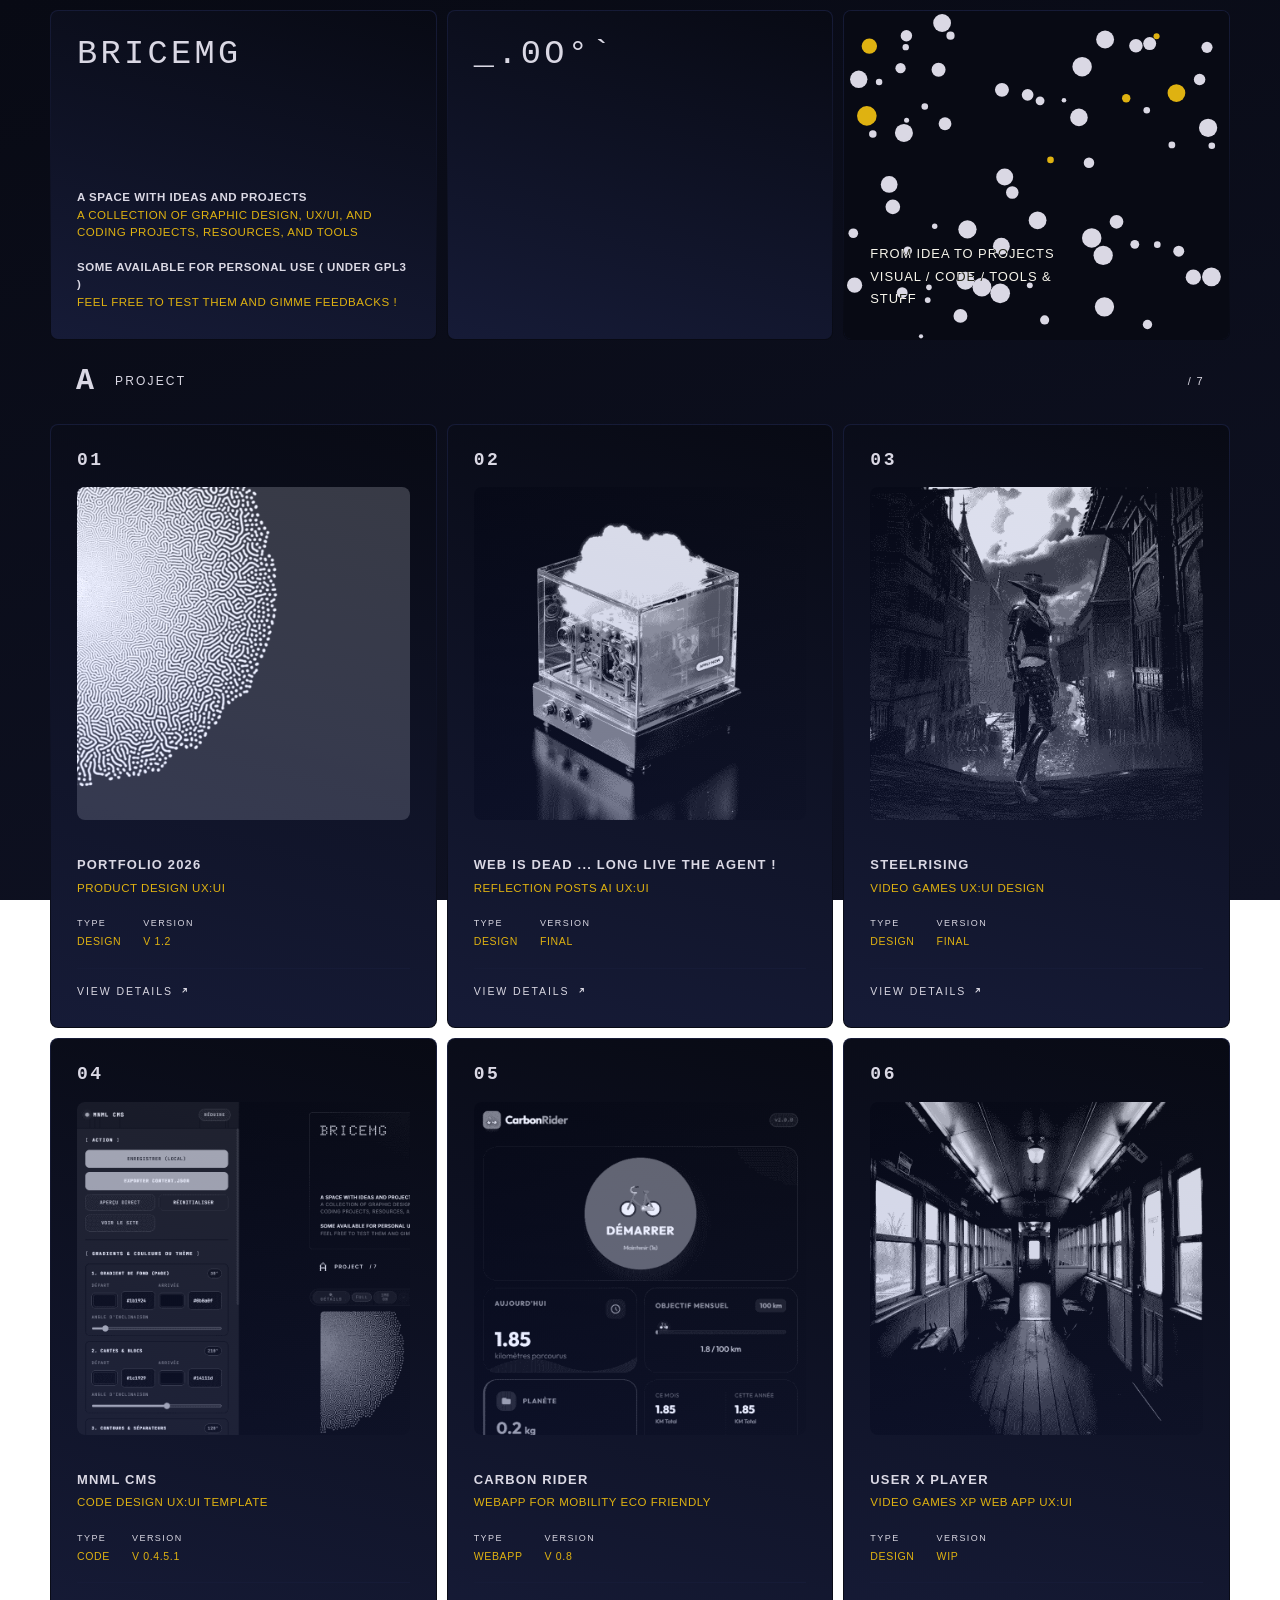
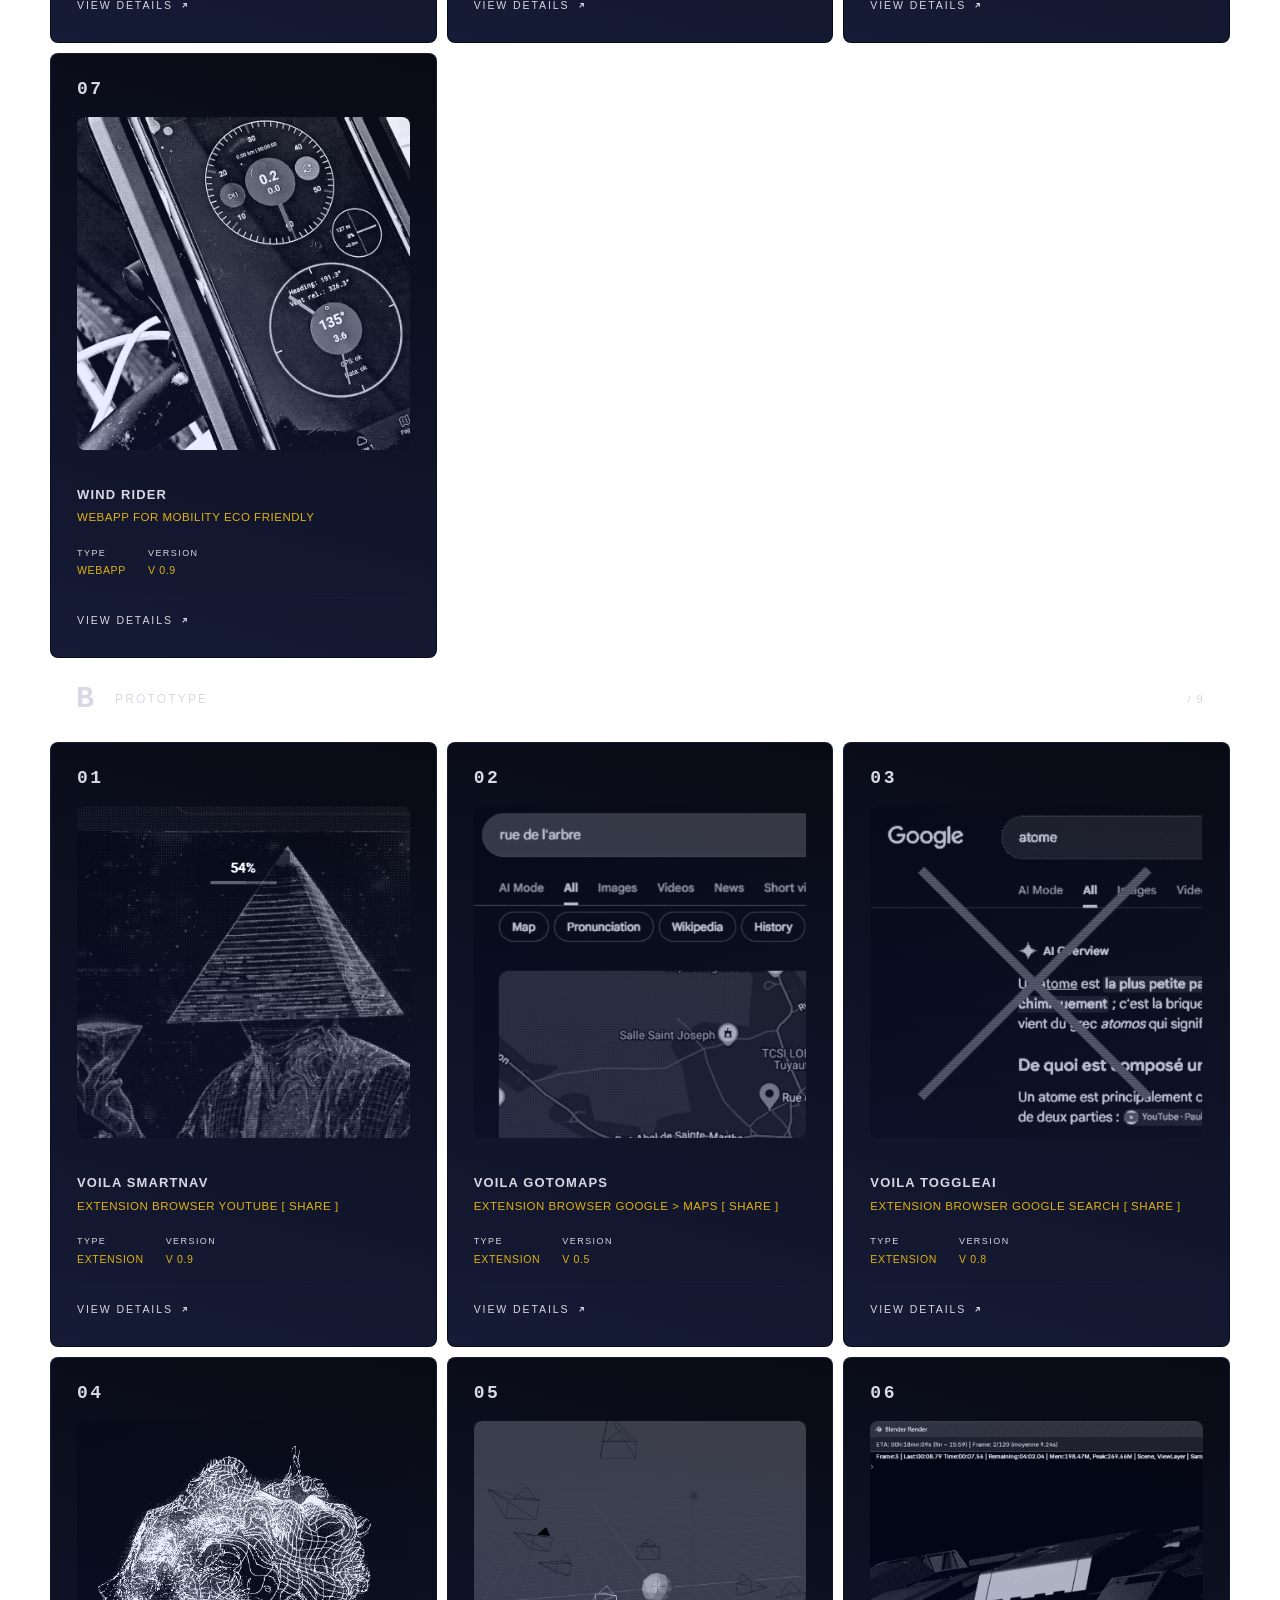
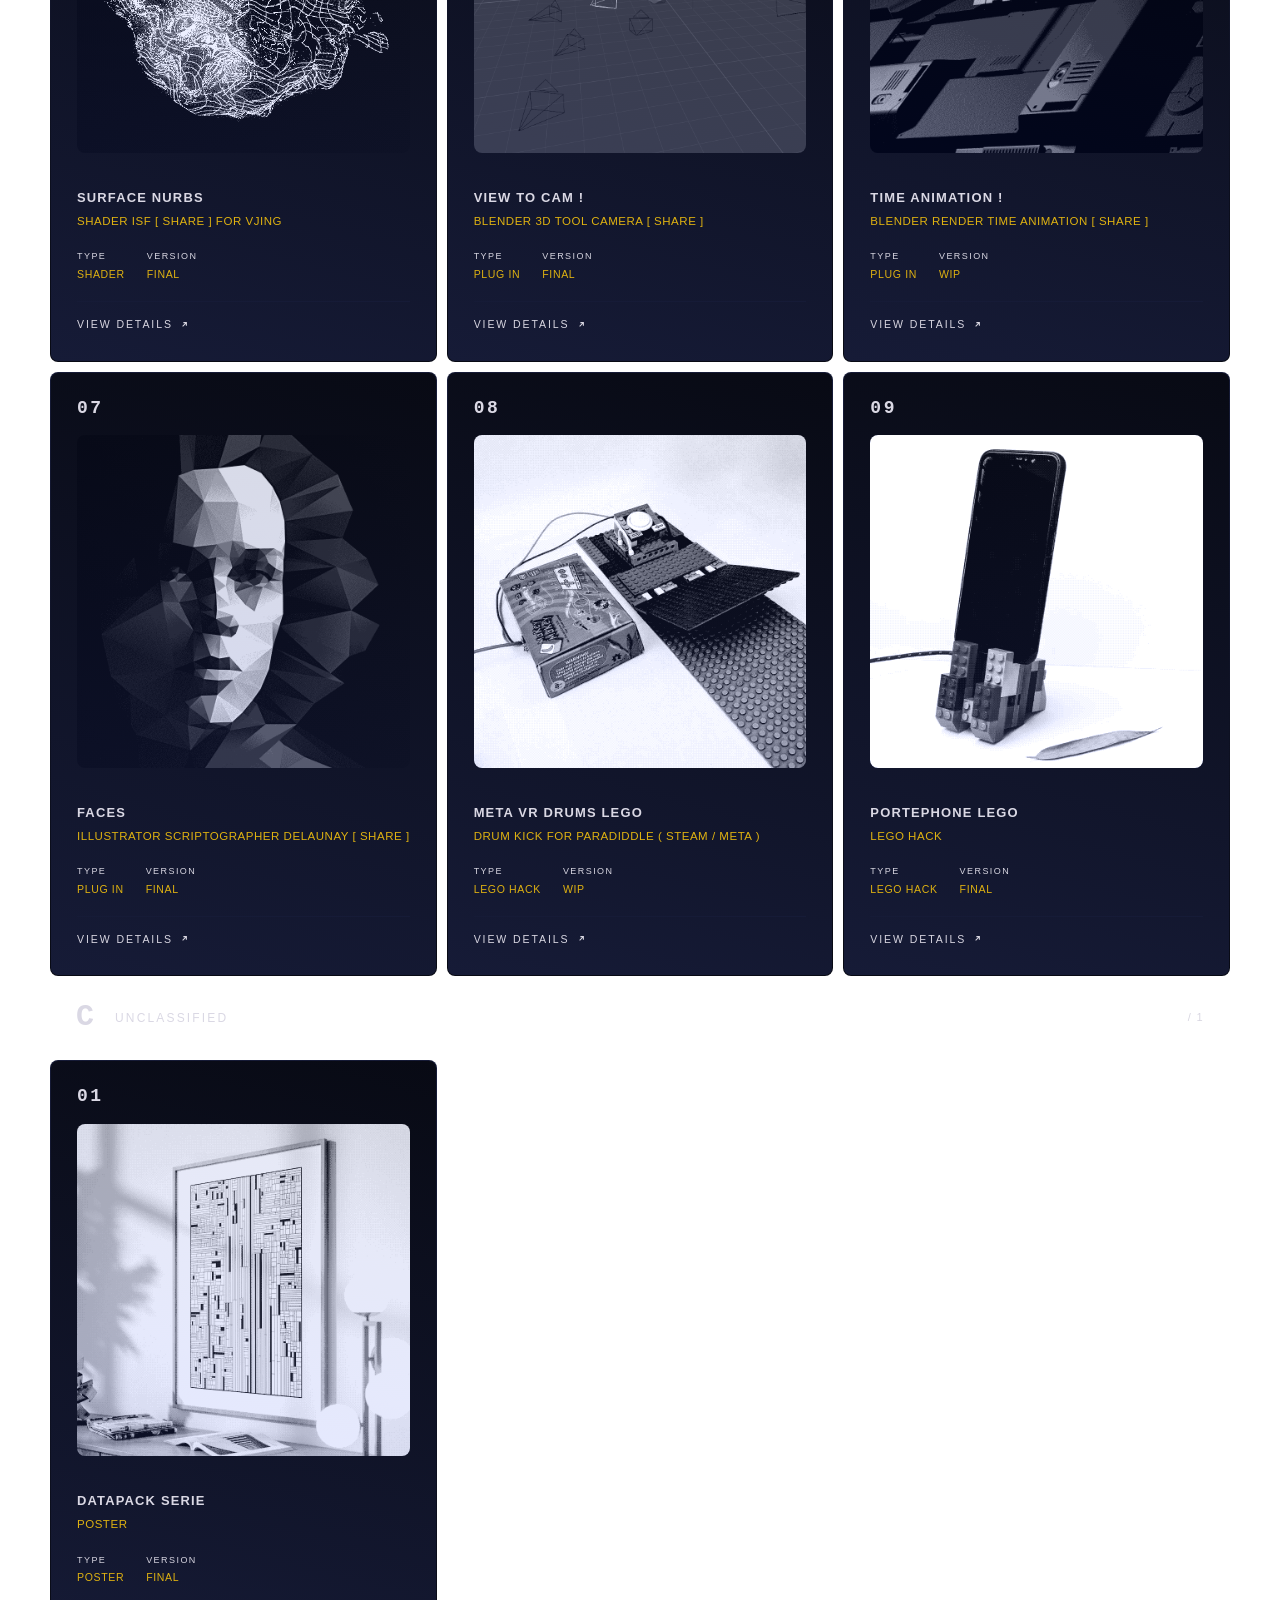
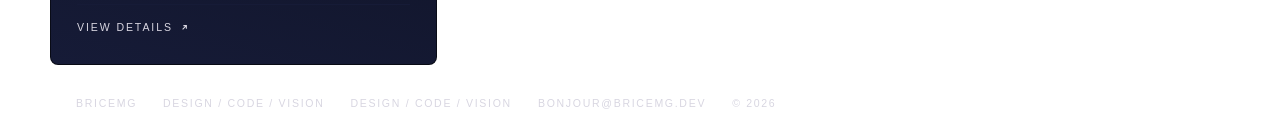
==== commit ec896ae4: "Modify Content Security Policy in index.html Updated Content Security Policy to include connect-src " ====
--- a/index.html
+++ b/index.html
@@ -8,7 +8,7 @@
   <meta name="description" content="Personal portfolio, creative experiments, design systems and web projects." />
   <meta name="theme-color" content="#1c143d" />
   <meta http-equiv="Content-Security-Policy"
-    content="default-src 'self'; script-src 'self' https://gc.zgo.at; style-src 'self' 'unsafe-inline' https://fonts.googleapis.com; font-src 'self' https://fonts.gstatic.com; img-src 'self' data: https: blob:; connect-src 'self'; object-src 'none'; base-uri 'self';" />
+    content="default-src 'self'; script-src 'self' https://gc.zgo.at 'unsafe-inline'; style-src 'self' 'unsafe-inline' https://fonts.googleapis.com; font-src 'self' https://fonts.gstatic.com; img-src 'self' data: https: blob:; connect-src 'self' https://bricemg.goatcounter.com; object-src 'none'; base-uri 'self';" />
 
   <!-- Favicon SVG -->
   <link rel="icon" type="image/svg+xml"
@@ -45,4 +45,4 @@
   <script src="js/index/main.js"></script>
 </body>
 
-</html>+</html>
